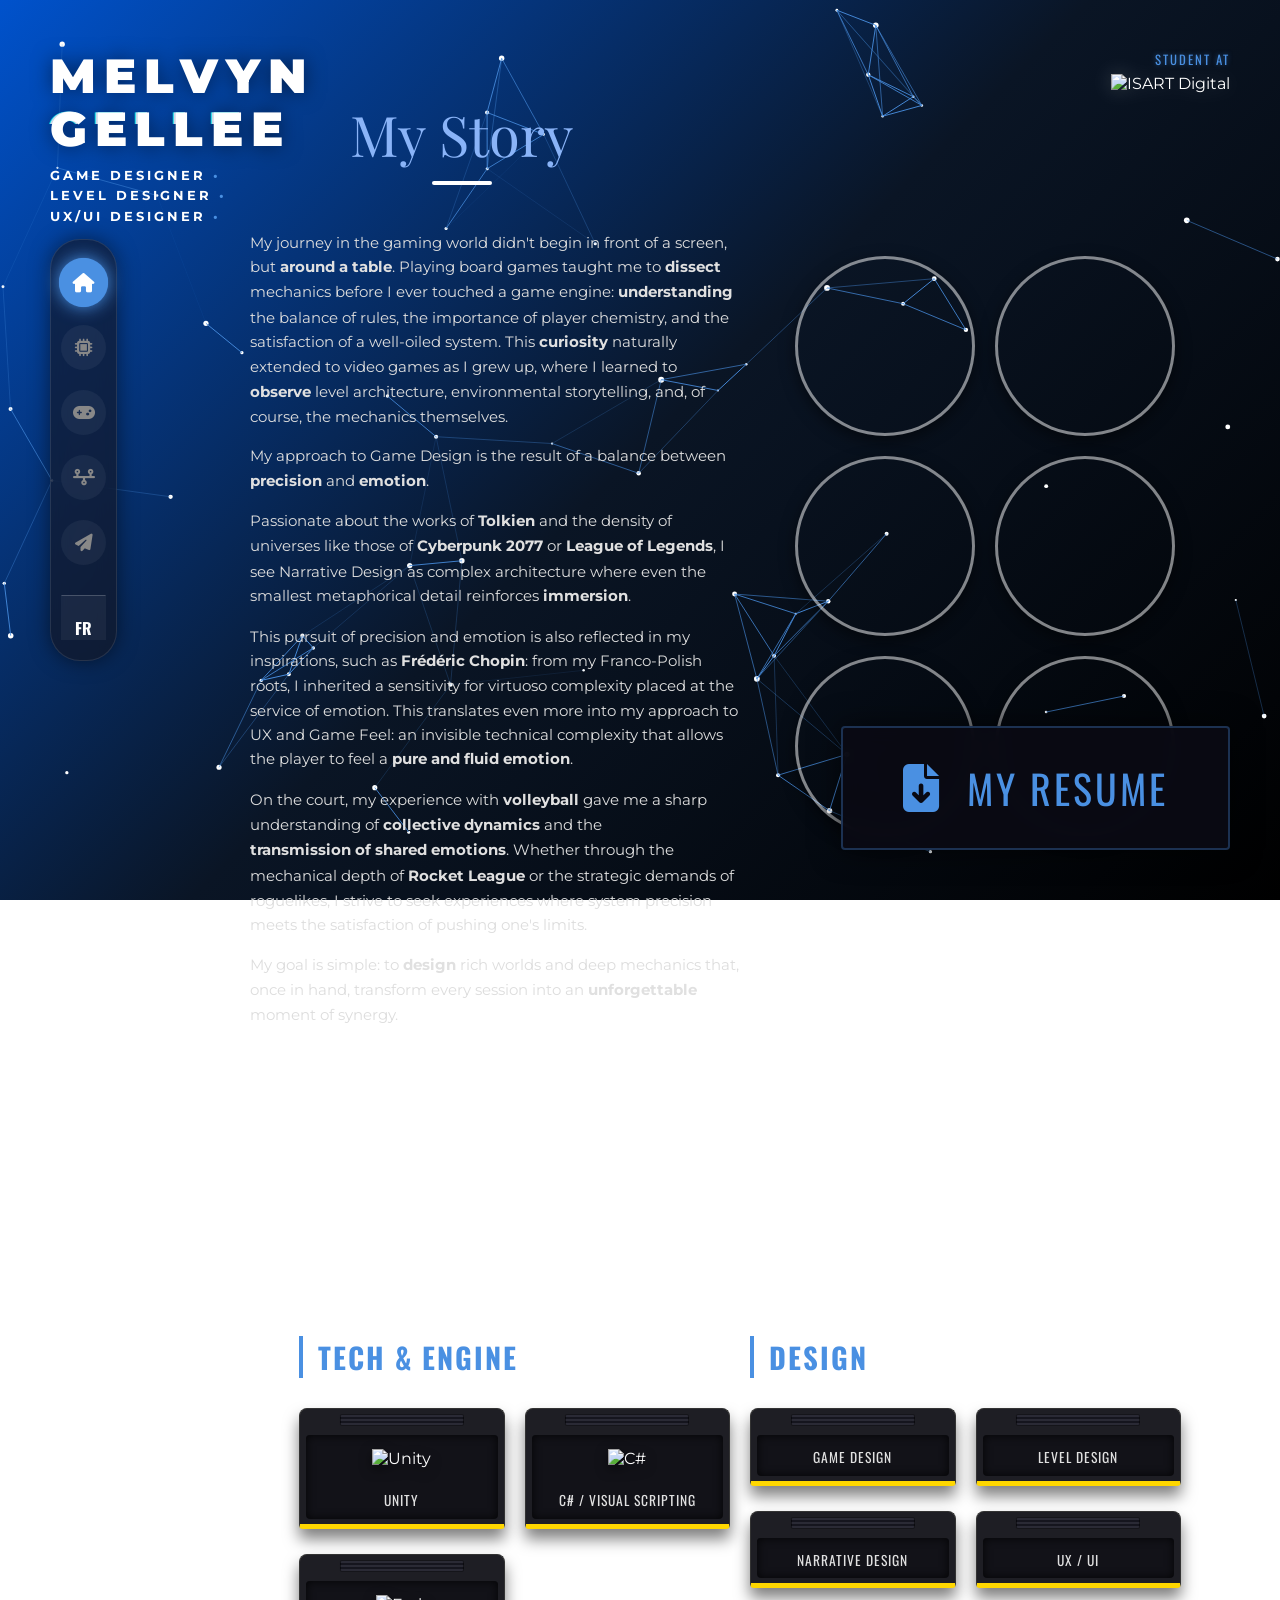
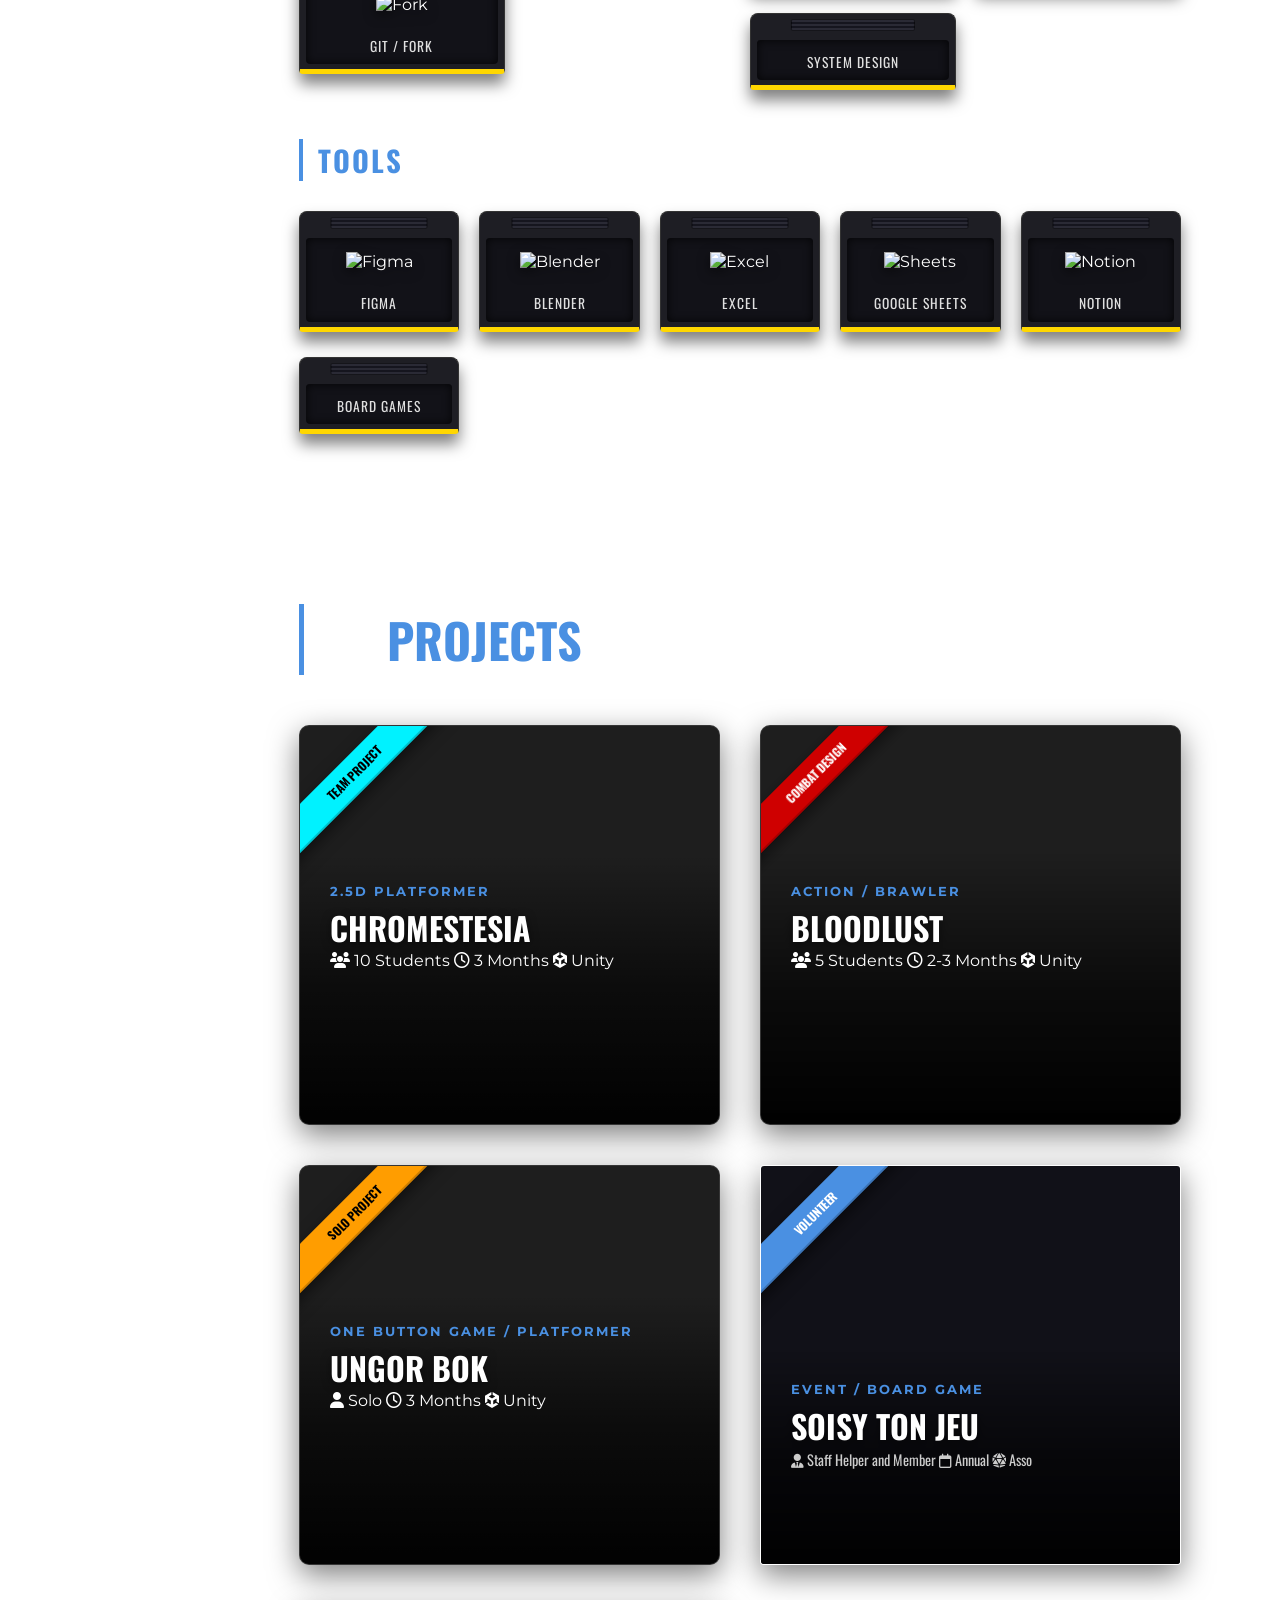
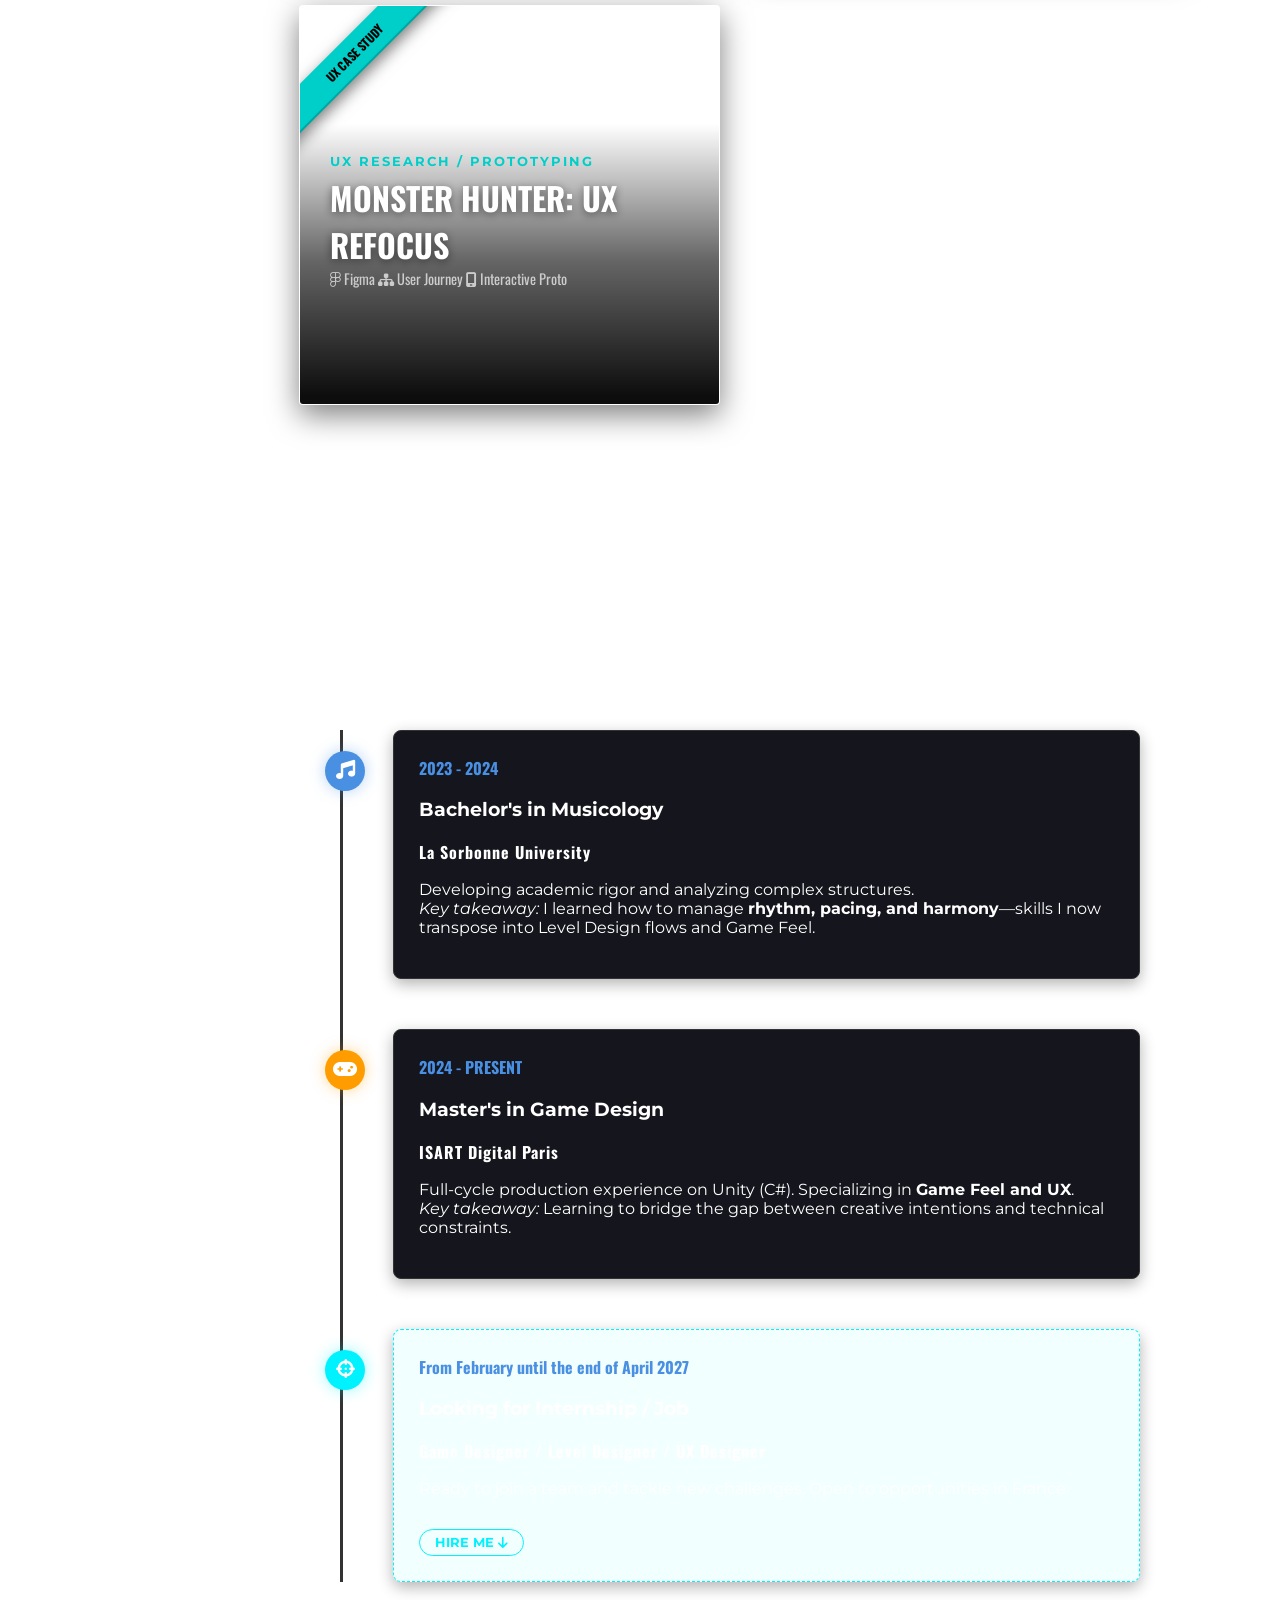
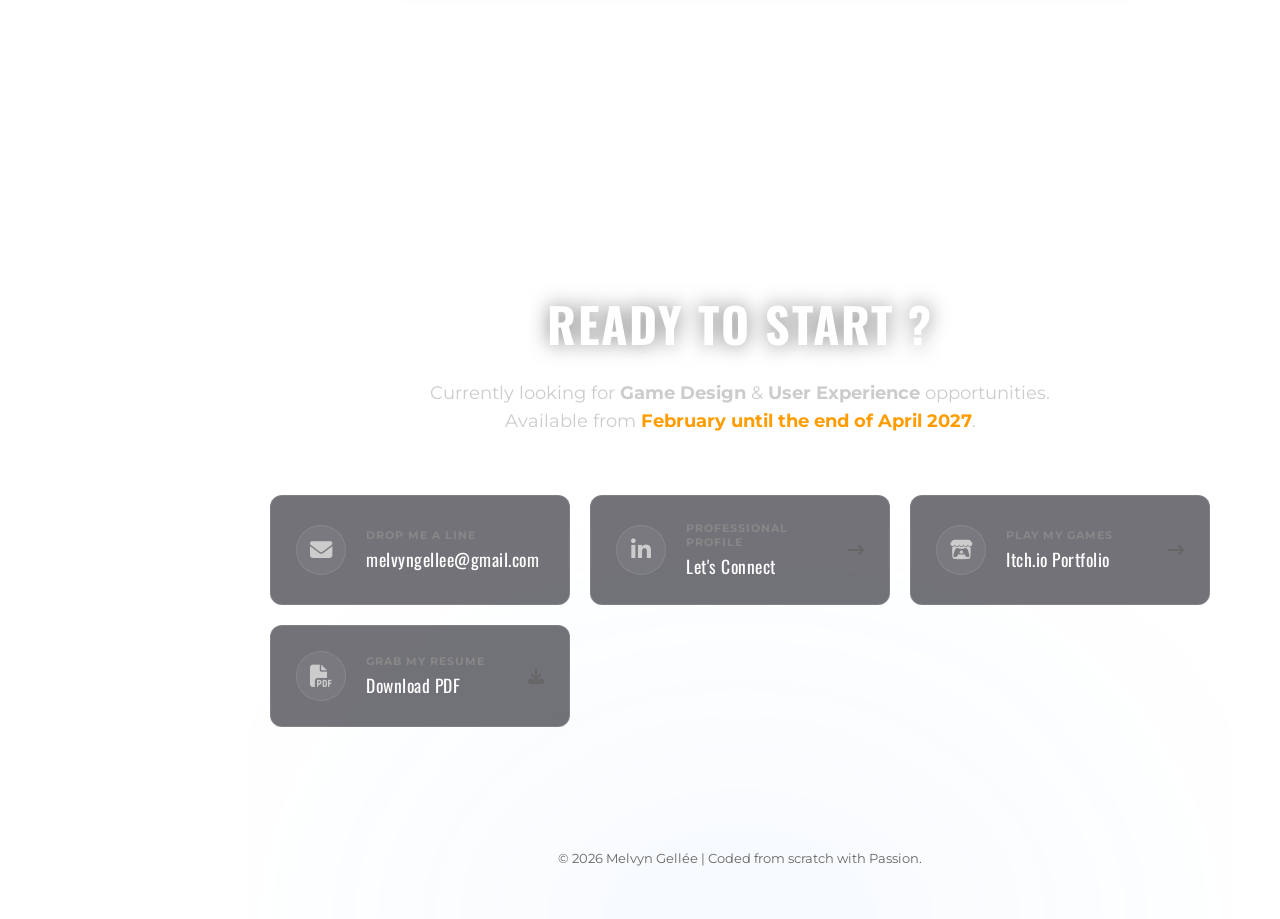
==== index.html @ d81e9090 "Add files via upload" ====
<!DOCTYPE html>
<html lang="fr">
<head>
    <meta charset="UTF-8">
    <meta name="viewport" content="width=device-width, initial-scale=1.0">
    
    <title>Melvyn Gellée | Game & Level Designer Portfolio</title>
    <meta name="description" content="Portfolio of Melvyn Gellée, Game Designer & Level Designer specialized in Game Feel, System Design and Unity. Discover my projects like Chromesthesia, Bloodlust and Ungor Bok.">
    <meta name="author" content="Melvyn Gellée">
    <meta name="keywords" content="Game Design, Level Design, Portfolio, Unity, C#, Melvyn Gellée, ISART Digital">

    <meta property="og:type" content="website">
    <meta property="og:url" content="https://ton-site-portfolio.com/"> 
    <meta property="og:title" content="Melvyn Gellée | Game Designer Portfolio">
    <meta property="og:description" content="Discover my projects focused on Game Feel, visceral combat design, and precise mechanics. Built with Passion & Unity.">
    <meta property="og:image" content="assets/portfolio_preview.jpg"> 
    <meta name="twitter:card" content="summary_large_image">
    <meta name="twitter:title" content="Melvyn Gellée | Game Designer">
    <meta name="twitter:description" content="Check out my Game Design portfolio.">
    <meta name="twitter:image" content="assets/portfolio_preview.jpg">

    <link rel="icon" type="image/png" href="assets/favicon-96x96.png" sizes="96x96" />
    <link rel="icon" type="image/svg+xml" href="assets/favicon.svg" />
    <link rel="shortcut icon" href="assets/favicon.ico" />
    <link rel="apple-touch-icon" sizes="180x180" href="assets/apple-touch-icon.png" />
    <meta name="apple-mobile-web-app-title" content="Melvyn Gellée" />
    <link rel="manifest" href="assets/site.webmanifest" />

    <link rel="stylesheet" href="style.css">
    <link href="https://fonts.googleapis.com/css2?family=Montserrat:wght@300;400;700;900&family=Oswald:wght@400;700&family=Playfair+Display:ital,wght@0,400;1,400&display=swap" rel="stylesheet">
    <link rel="stylesheet" href="https://cdnjs.cloudflare.com/ajax/libs/font-awesome/6.4.0/css/all.min.css">
    <link rel="stylesheet" type='text/css' href="https://cdn.jsdelivr.net/gh/devicons/devicon@latest/devicon.min.css" />
</head>
<body>
    <canvas id="particle-canvas"></canvas>

    <nav class="hud-nav">
        <a href="#accueil" class="hud-link active" data-tooltip="Home">
            <i class="fa-solid fa-house"></i>
        </a>
        <a href="#competences" class="hud-link" data-tooltip="Skills">
            <i class="fa-solid fa-microchip"></i>
        </a>
        <a href="#projets" class="hud-link" data-tooltip="Projects">
            <i class="fa-solid fa-gamepad"></i>
        </a>
        <a href="#parcours" class="hud-link" data-tooltip="Background">
            <i class="fa-solid fa-timeline"></i>
        </a>
        <a href="#contact" class="hud-link" data-tooltip="Contact">
            <i class="fa-solid fa-paper-plane"></i>
        </a>
<a href="index_fr.html" class="hud-link" data-tooltip="Français" style="border-top: 1px solid rgba(255,255,255,0.2); padding-top: 20px; margin-top: 10px; border-radius: 0;">
            <span style="font-family: 'Oswald', sans-serif; font-weight: bold; font-size: 1rem; color: #fff;">FR</span>
        </a>
    </nav>

    <aside class="sidebar">
        <div class="logo-area">
            <h1>MELVYN<br>GELLEE</h1>
            <div class="sub-logo">
                GAME DESIGNER <span class="dot">•</span> LEVEL DESIGNER <span class="dot">•</span> UX/UI DESIGNER <span class="dot">•</span>
            </div>
        </div>
    </aside>

    <div class="school-badge">
        <span class="student-label">STUDENT AT</span>
        <img src="assets/isart.png" alt="ISART Digital" class="school-logo">
    </div>

    <main>
        <section id="accueil" class="section-bio">
            <div class="bio-content">
                <h2 class="title-decor">My Story</h2>
                <div class="bio-text">
                    <p>My journey in the gaming world didn't begin in front of a screen, but <strong class="shootable" data-target="c6">around a table</strong>. Playing board games taught me to <strong>dissect</strong> mechanics before I ever touched a game engine: <strong>understanding</strong> the balance of rules, the importance of player chemistry, and the satisfaction of a well-oiled system. This <strong>curiosity</strong> naturally extended to video games as I grew up, where I learned to <strong>observe</strong> level architecture, environmental storytelling, and, of course, the mechanics themselves.</p>
                    <p>My approach to Game Design is the result of a balance between <strong>precision</strong> and <strong>emotion</strong>.</p>
                    <p>Passionate about the works of <strong class="shootable" data-target="c2">Tolkien</strong> and the density of universes like those of <strong>Cyberpunk 2077</strong> or <strong class="shootable" data-target="c5">League of Legends</strong>, I see Narrative Design as complex architecture where even the smallest metaphorical detail reinforces <strong>immersion</strong>.</p>
                    <p>This pursuit of precision and emotion is also reflected in my inspirations, such as <strong class="shootable" data-target="c4">Frédéric Chopin</strong>: from my Franco-Polish roots, I inherited a sensitivity for virtuoso complexity placed at the service of emotion. This translates even more into my approach to UX and Game Feel: an invisible technical complexity that allows the player to feel a <strong>pure and fluid emotion</strong>.</p>
                    <p>On the court, my experience with <strong class="shootable" data-target="c3">volleyball</strong> gave me a sharp understanding of <strong>collective dynamics</strong> and the <strong>transmission of shared emotions</strong>. Whether through the mechanical depth of <strong class="shootable" data-target="c1">Rocket League</strong> or the strategic demands of roguelikes, I strive to seek experiences where system precision meets the satisfaction of pushing one's limits.</p>
                    <p>My goal is simple: to <strong>design</strong> rich worlds and deep mechanics that, once in hand, transform every session into an <strong>unforgettable</strong> moment of synergy.</p>
                </div>
                
                <button id="bio-toggle-btn" class="btn-read-more">
                    READ MORE <i class="fa-solid fa-chevron-down"></i>
                </button>
            </div>
            
            <div class="bio-images">
                <div class="circle c1" data-title="Rocket League : Precision and Complexity"></div> 
                <div class="circle c2" data-title=" J.R.R Tolkien : Narrative Architecture"></div>
                <div class="circle c3" data-title="Volley-Ball : Team Spirit" ></div>
                <div class="circle c4" data-title="F. Chopin : Emotional and Artistic Sensitivity"></div>
                <div class="circle c5" data-title="League of Legends : Diversity"></div>
                <div class="circle c6" data-title=" My father's board game association : Where it all began"></div>
            </div>
        </section>

        <section id="competences" class="section-skills">
            <div class="section-header">
                <span class="big-number">01</span>
                <h2>SKILLS</h2>
            </div>
            <div class="skills-container">

                <div class="skill-category">
                    <h3>TECH & ENGINE</h3>
                    <div class="skill-grid">
                        <div class="skill-card">
                            <img src="assets/unity.png" alt="Unity" class="skill-icon">
                            <span>Unity</span> 
                        </div>
                        <div class="skill-card">
                            <img src="assets/csharp.png" alt="C#" class="skill-icon">
                            <span>C# / Visual Scripting</span>
                        </div>
                        <div class="skill-card">
                            <img src="assets/fork.png" alt="Fork" class="skill-icon">
                            <span>Git / Fork</span>
                        </div>
                    </div>
                </div>

                <div class="skill-category">
                    <h3>DESIGN</h3>
                    <div class="skill-grid">
                        <div class="skill-card"><span>Game Design</span></div>
                        <div class="skill-card"><span>Level Design</span></div>
                        <div class="skill-card"><span>Narrative Design</span></div>
                        <div class="skill-card"><span>UX / UI</span></div>
                        <div class="skill-card"><span>System Design</span></div>
                    </div>
                </div>

                <div class="skill-category">
                    <h3>TOOLS</h3>
                    <div class="skill-grid">
                        <div class="skill-card">
                            <img src="assets/figma.png" alt="Figma" class="skill-icon">
                            <span>Figma</span>
                        </div>
                        <div class="skill-card">
                            <img src="assets/blender.png" alt="Blender" class="skill-icon">
                            <span>Blender</span>
                        </div>
                        <div class="skill-card">
                            <img src="assets/excel.png" alt="Excel" class="skill-icon">
                            <span>Excel</span>
                        </div>
                        <div class="skill-card">
                            <img src="assets/sheets.png" alt="Sheets" class="skill-icon">
                            <span>Google Sheets</span>
                        </div>
                        <div class="skill-card">
                            <img src="assets/notion.png" alt="Notion" class="skill-icon">
                            <span>Notion</span>
                        </div>
                        <div class="skill-card">
                            <span>Board Games</span>
                        </div>
                    </div>
                </div>

            </div>
        </section>

        <section id="projets" class="projects-section">
            <h2 class="section-title">02 <span class="highlight">PROJECTS</span></h2>
            
<div class="projects-grid">

                <div class="project-card video-trigger" data-video="assets/chrome_trailer.mp4">
                    <div class="wip-ribbon" style="background: #00f2ff; color: #000;">TEAM PROJECT</div>
                    <div class="project-bg" style="background-image: url('assets/Glados_Chromestesia_Logo.png');"></div>
                    <video class="project-video-bg" loop muted preload="none" playsinline>
                        <source src="assets/chrome_trailer.mp4" type="video/mp4">
                    </video>
                    
                    <div class="project-content">
                        <span class="project-type"> 2.5D PLATFORMER</span>
                        <h3>CHROMESTESIA</h3>
                        <div class="project-meta">
                            <span><i class="fa-solid fa-users"></i> 10 Students</span>
                            <span><i class="fa-regular fa-clock"></i> 3 Months</span>
                            <span><i class="fa-brands fa-unity"></i> Unity</span>
                        </div>
                        <div class="project-details">
                            <p>A 2.5D Platformer based on a sound and color switch mechanic</p>
                            <div class="project-tags">
                                <span>LEVEL DESIGN</span>
                                <span>GAME DESIGN</span>
                                <span>C#</span>
                                <span>Fmod</span>
                                <span>Unity</span>
                            </div>
                            <div class="action-buttons">
                                <button class="btn-play">TRAILER <i class="fa-solid fa-play"></i></button>
                                <button class="btn-details-trigger" data-modal="modal-glados">
                                    <i class="fa-solid fa-folder-open"></i> MORE DETAILS
                                </button>
                            </div>
                        </div>
                    </div> 
                </div>

                <div class="project-card video-trigger" data-video="assets/bloodlust_trailer.mp4">
                    <div class="wip-ribbon" style="background: #cf0000; color: #fff;">COMBAT DESIGN</div>
                    <div class="project-bg" style="background-image: url('assets/bloodlust.png');"></div>
                    <video class="project-video-bg" loop muted preload="none" playsinline>
                        <source src="assets/bloodlust_trailer.mp4" type="video/mp4">
                    </video>
                    <div class="project-content">
                        <span class="project-type">ACTION / BRAWLER</span>
                        <h3>BLOODLUST</h3>
                        <div class="project-meta">
                            <span><i class="fa-solid fa-users"></i> 5 Students</span>
                            <span><i class="fa-regular fa-clock"></i> 2-3 Months</span>
                            <span><i class="fa-brands fa-unity"></i> Unity</span>
                        </div>
                        <div class="project-details">
                            <p>A visceral action game focused on "game feel" and the impact of blows.</p>
                            <div class="project-tags">
                                <span>COMBAT DESIGN</span>
                                <span>GAME FEEL</span>
                                <span>JUICE</span>
                                <span>LEVEL DESIGN</span>
                            </div>
                            <div class="action-buttons">
                                <button class="btn-play">TRAILER <i class="fa-solid fa-play"></i></button>
                                <button class="btn-details-trigger" data-modal="modal-bloodlust">
                                    <i class="fa-solid fa-folder-open"></i> MORE DETAILS
                                </button>
                            </div>
                        </div>
                    </div>
                </div>

                <div class="project-card video-trigger" data-video="assets/ungor_trailer.mp4">
                    <div class="wip-ribbon" style="background: #ff9d00; color: #000;">SOLO PROJECT</div>
                    <div class="project-bg" style="background-image: url('assets/ungor_bok.jpg');"></div>
                    <video class="project-video-bg" loop muted preload="none" playsinline>
                        <source src="assets/ungor_trailer.mp4" type="video/mp4">
                    </video>
                    <div class="project-content">
                        <span class="project-type">ONE BUTTON GAME / PLATFORMER</span>
                        <h3>UNGOR BOK</h3>
                        <div class="project-meta">
                            <span><i class="fa-solid fa-user"></i> Solo</span>
                            <span><i class="fa-regular fa-clock"></i> 3 Months</span>
                            <span><i class="fa-brands fa-unity"></i> Unity</span>
                        </div>
                        <div class="project-details">
                            <p>Platformer One Button Game based on a grappling hook mechanic.</p>
                            <div class="project-tags">
                                <span>GAME DESIGN</span>
                                <span>LEVEL DESIGN</span>
                                <span>C#</span>
                                <span>3C</span>
                                <span>GAME FEEL</span>
                            </div>
                            <div class="action-buttons">
                                <button class="btn-play">TRAILER <i class="fa-solid fa-play"></i></button>
                                <button class="btn-details-trigger" data-modal="modal-ungor">
                                    <i class="fa-solid fa-folder-open"></i>MORE DETAILS
                                </button>
                            </div>
                        </div>
                    </div>
                </div>

                <div class="project-card btn-details-trigger" data-modal="modal-soisy">
                    <div class="wip-ribbon" style="background: #4a90e2; color: #fff;">VOLUNTEER</div>
                    <div class="project-bg" style="background-image: url('assets/stj.png'); background-size: contain; background-color: #15151e;"></div>
                    <div class="project-content">
                        <span class="project-type">EVENT / BOARD GAME</span>
                        <h3>SOISY TON JEU</h3>
                        <div class="project-meta">
                            <span><i class="fa-solid fa-user-tie"></i> Staff Helper and Member</span>
                            <span><i class="fa-regular fa-calendar"></i> Annual</span>
                            <span><i class="fa-solid fa-dice-d20"></i> Asso</span>
                        </div>
                        <div class="project-details">
                            <p>Helping the organization of regular events.</p>
                            <div class="project-tags">
                                <span>EVENT</span>
                                <span>BOARD GAME</span>
                                <span>COMMUNITY</span>
                            </div>
                            <button class="btn-play">
                                DISCOVER <i class="fa-solid fa-folder-open"></i>
                            </button>
                        </div>
                    </div>
                </div>

                <div class="project-card btn-details-trigger" data-modal="modal-mh">
                    <div class="wip-ribbon" style="background: #00cec9; color: #000;">UX CASE STUDY</div>
                    <div class="project-bg" style="background-image: url('assets/mh.jpg'); filter: brightness(0.6);"></div>
                    <div class="project-content">
                        <span class="project-type" style="color: #00cec9;">UX RESEARCH / PROTOTYPING</span>
                        <h3>MONSTER HUNTER: UX REFOCUS</h3>
                        <div class="project-meta">
                            <span><i class="fa-brands fa-figma"></i> Figma</span>
                            <span><i class="fa-solid fa-sitemap"></i> User Journey</span>
                            <span><i class="fa-solid fa-mobile-screen"></i> Interactive Proto</span>
                        </div>
                        <div class="project-details">
                            <p>Complete redesign of a dense interface to reduce cognitive load, culminating in an interactive prototype.</p>
                            <div class="project-tags">
                                <span>UX RESEARCH</span>
                                <span>INFORMATION ARCHITECTURE</span>
                                <span>PROTOTYPING</span>
                            </div>
                            <button class="btn-play" style="border-bottom-color: #00cec9;">
                                READ CASE STUDY <i class="fa-solid fa-microscope"></i>
                            </button>
                        </div>
                    </div>
                </div>

            </div>
        </section>

        <section id="parcours" class="section-timeline">
            <div class="section-header">
                <span class="big-number">03</span>
                <h2>MY BACKGROUND</h2>
            </div>
            
            <div class="timeline">
                <div class="timeline-progress-bar" id="xp-bar"></div>
                <div class="timeline-block">
                    <div class="timeline-icon sorbonne-icon">
                        <i class="fa-solid fa-music"></i>
                    </div>
                    <div class="date">2023 - 2024</div>
                    <h3>Bachelor's in Musicology</h3>
                    <span class="institution">La Sorbonne University</span>
                    <p>
                        Developing academic rigor and analyzing complex structures. 
                        <br><em>Key takeaway:</em> I learned how to manage <strong>rhythm, pacing, and harmony</strong>—skills I now transpose into Level Design flows and Game Feel.
                    </p>
                </div>

                <div class="timeline-block">
                    <div class="timeline-icon isart-icon">
                        <i class="fa-solid fa-gamepad"></i>
                    </div>
                    <div class="date">2024 - PRESENT</div>
                    <h3>Master's in Game Design</h3>
                    <span class="institution">ISART Digital Paris</span>
                    <p>
                        Full-cycle production experience on Unity (C#). Specializing in <strong>Game Feel and UX</strong>.
                        <br><em>Key takeaway:</em> Learning to bridge the gap between creative intentions and technical constraints.
                    </p>
                </div>

                <div class="timeline-block future-block">
                    <div class="timeline-icon future-icon">
                        <i class="fa-solid fa-crosshairs"></i>
                    </div>
                    <div class="date">From February until the end of April 2027</div>
                    <h3>Looking for Internship / Job</h3>
                    <span class="institution">Game Designer / Level Designer / UX Designer</span>
                    <p>
                        Ready to join a team and tackle new challenges. Open to opportunities in France.
                    </p>
                    <a href="#contact" class="timeline-cta">HIRE ME <i class="fa-solid fa-arrow-down"></i></a>
                </div>

            </div>
        </section>

        <footer id="contact">
            <div class="footer-container">
                <div class="contact-header">
                    <span class="big-number">04</span>
                    <h2>READY TO START ?</h2>
                    <p class="subtitle">
                        Currently looking for <strong>Game Design</strong> & <strong>User Experience</strong> opportunities.
                        <br>Available from <span class="highlight-text">February until the end of April 2027</span>.
                    </p>
                </div>

                <div class="contact-hub">
                    <div class="hub-card email-card" onclick="copyEmail()">
                        <div class="icon-box">
                            <i class="fa-solid fa-envelope"></i>
                        </div>
                        <div class="card-info">
                            <span class="label">DROP ME A LINE</span>
                            <span class="value">melvyngellee@gmail.com</span>
                        </div>
                        <div class="copy-feedback" id="copy-msg">COPIED! <i class="fa-solid fa-check"></i></div>
                    </div>

                    <a href="https://www.linkedin.com/in/melvyn-gellée-7b75701bb/" target="_blank" class="hub-card linkedin-card">
                        <div class="icon-box">
                            <i class="fa-brands fa-linkedin-in"></i>
                        </div>
                        <div class="card-info">
                            <span class="label">PROFESSIONAL PROFILE</span>
                            <span class="value">Let's Connect</span>
                        </div>
                        <i class="fa-solid fa-arrow-right-long arrow-icon"></i>
                    </a>

                    <a href="https://melvyng.itch.io" target="_blank" class="hub-card itch-card">
                        <div class="icon-box">
                            <i class="fa-brands fa-itch-io"></i>
                        </div>
                        <div class="card-info">
                            <span class="label">PLAY MY GAMES</span>
                            <span class="value">Itch.io Portfolio</span>
                        </div>
                        <i class="fa-solid fa-arrow-right-long arrow-icon"></i>
                    </a>

                    <a href="#" class="hub-card resume-card cv-trigger-link">
                        <div class="icon-box">
                            <i class="fa-solid fa-file-pdf"></i>
                        </div>
                        <div class="card-info">
                            <span class="label">GRAB MY RESUME</span>
                            <span class="value">Download PDF</span>
                        </div>
                        <i class="fa-solid fa-download arrow-icon"></i>
                    </a>
                </div>

                <div class="footer-bottom">
                    <p>© 2026 Melvyn Gellée | Coded from scratch with Passion.</p>
                </div>
            </div>
        </footer>
    </main>

    <a href="#" id="btn-cv-open" class="hud-cv-btn">
        <span></span>
        <span></span>
        <span></span>
        <span></span>
        <i class="fa-solid fa-file-arrow-down"></i>
        <div class="text-cv">MY RESUME</div>
    </a>

    <div id="video-modal" class="modal-overlay" style="z-index: 30000 !important;">
        <div class="modal-content">
            <span class="close-modal">&times;</span> 
            <video controls id="full-screen-video">
                <source src="" type="video/mp4">
                Votre navigateur ne supporte pas la vidéo.
            </video>
        </div>
    </div>

    <div id="modal-glados" class="project-modal">
        <div class="modal-container">
            <span class="close-details">&times;</span>
            <div class="modal-header">
                <h2>CHROMESTESIA</h2>
                <span class="modal-subtitle">2.5D PLATFORMER</span>
            </div>
            <div class="modal-scroll-content">
                <div class="modal-intro-header">
                    <p class="story-text" style="text-align: center; font-size: 1.2rem; color: #fff;">
                        <em>"How to align 10 brains on an invisible mechanic?"</em>
                    </p>
                    <div class="modal-tags-bar">
                        <span><i class="fa-solid fa-users"></i> Team of 10</span>
                        <span><i class="fa-solid fa-clock"></i> 3 Months</span>
                        <span><i class="fa-brands fa-unity"></i> Unity & Fmod</span>
                    </div>
                </div>
                <div class="modal-split-layout">
                    <div class="story-column">
                        <h3 class="story-chapter-title" style="margin-top: 0;">00. Context & Origins</h3>
                        <div class="story-text">
                            <p>Chromesthesia represents a significant milestone in my academic journey as an <strong>end-of-year project</strong> that brought together <strong>three distinct curriculums</strong> for the first time.</p>
                        </div>
                        <h3 class="story-chapter-title">01. The Challenge: A Silent Mechanic</h3>
                        <div class="story-text">
                            <p>The game is a puzzle-platformer regarding <strong>perception</strong>. The player manipulates sound frequencies to make platforms appear. The core challenge was communication: how do we make sound (invisible) a tangible gameplay element for the player?</p>
                            <p>Working with 6 Game Designers and 2 Sound Designers, my role shifted from pure design to <strong>technical mediation</strong>. We had ideas, but implementing them required a rigorous bridge between creative intent and the engine.</p>
                        </div>
                        <a href="assets/docs/chromesthesia/pitch_deck.pdf" target="_blank" class="doc-card-inline">
                            <div class="doc-info">
                                <h4>THE INITIAL VISION (PITCH DECK)</h4>
                                <p>Discover how we sold the concept of "Sound as Matter".</p>
                            </div>
                            <div class="doc-icon"><i class="fa-solid fa-file-pdf"></i></div>
                        </a>
                        <h3 class="story-chapter-title">02. Rational Level Design</h3>
                        <div class="story-text">
                            <p>One of the hurdles was visualizing the flow. Alongside my peers, I helped define the "LD Bricks" distribution. To support this, we used data to verify our intuition, mapping out gameplay ingredients across the game's progression.</p>
                        </div>
                        <div class="comparison-slider">
                            <div class="c-image-wrapper">
                                <img src="assets/docs/chromesthesia/screen_3.jpg" alt="Unity Version">
                                <span class="c-label after">UNITY</span>
                            </div>
                            <div class="c-image-wrapper overlay-image">
                                <img src="assets/docs/chromesthesia/ld_process_miro.png" alt="Miro Plan">
                                <span class="c-label before">MIRO</span>
                            </div>
                            <input type="range" min="0" max="100" value="50" class="c-slider" id="sliderInput">
                            <div class="c-slider-line"><div class="c-slider-button"><i class="fa-solid fa-left-right"></i></div></div>
                        </div>
                        <a href="assets/docs/chromesthesia/ld_elements.xlsx" download class="doc-card-inline">
                            <div class="doc-info">
                                <h4>GAMEPLAY BRICKS DISTRIBUTION (EXCEL)</h4>
                                <p>Download the matrix used to pace the gameplay ingredients.</p>
                            </div>
                            <div class="doc-icon"><i class="fa-solid fa-file-excel"></i></div>
                        </a>
                        <h3 class="story-chapter-title">03. What I learned</h3>
                        <div class="story-text">
                            <p>This project taught me that <strong>documentation is a design tool</strong>. By keeping our data structured, we allowed Sound Designers and Level Designers to speak the same language.</p>
                        </div>
                        <div style="background: rgba(255, 255, 255, 0.05); padding: 20px; border-radius: 8px; margin-top: 40px; border: 1px dashed #555;">
                            <h4 style="margin-top: 0; color: var(--accent-blue); font-family: var(--font-head); font-size: 1rem;">📁 PROJECT ARCHIVES & DOCS</h4>
                            <div style="display: grid; grid-template-columns: 1fr; gap: 10px; margin-top: 15px;">
                                <a href="assets/docs/chromesthesia/concept_doc.pdf" target="_blank" class="dl-btn"><i class="fa-solid fa-file-pdf"></i> Concept Doc</a>
                                <a href="assets/docs/chromesthesia/ld_elements.xlsx" download class="dl-btn"><i class="fa-solid fa-table"></i> Gameplay Bricks (Excel)</a>
                            </div>
                        </div>
                    </div>
                    <div class="visual-column">
                        <div class="sticky-video-container">
                            <video controls autoplay muted loop playsinline poster="assets/Glados_Chromestesia_Logo.png">
                                <source src="assets/docs/chromesthesia/chrome_walkthrough.mp4" type="video/mp4">
                                Your browser does not support the video tag.
                            </video>
                            <p class="sticky-video-label">Gameplay Walkthrough</p>
                        </div>
                    </div>
                </div>
                <h3 class="story-chapter-title" style="text-align: center; margin-top: 60px;">04. FINAL RESULT</h3>
                <div class="modal-gallery-grid">
                    <img src="assets/docs/chromesthesia/screen_1.jpg" alt="Gameplay Action">
                    <img src="assets/docs/chromesthesia/screen_2.jpg" alt="Gameplay Action">
                    <img src="assets/docs/chromesthesia/screen_3.jpg" alt="Gameplay Puzzle">
                    <img src="assets/docs/chromesthesia/screen_4.jpg" alt="Level Art">
                    <img src="assets/docs/chromesthesia/screen_7.png" alt="Atmosphere">
                </div>
            </div>
        </div>
    </div>

    <div id="modal-bloodlust" class="project-modal">
        <div class="modal-container">
            <span class="close-details">&times;</span>
            <div class="modal-header">
                <h2>BLOODLUST</h2>
                <span class="modal-subtitle">VISCERAL ACTION BRAWLER</span>
            </div>
            <div class="modal-scroll-content">
                <div class="modal-intro-header">
                    <p class="story-text" style="text-align: center; font-size: 1.2rem; color: #fff;">
                        <em>"Making the player feel every hit through Code and Sound."</em>
                    </p>
                    <div class="modal-tags-bar">
                        <span><i class="fa-solid fa-users"></i> Team of 5</span>
                        <span><i class="fa-solid fa-gamepad"></i> Combat Design</span>
                        <span><i class="fa-solid fa-bolt"></i> Game Feel</span>
                    </div>
                </div>
                <div class="modal-split-layout">
                    <div class="story-column">
                        <h3 class="story-chapter-title" style="margin-top: 0;">01. The Goal: "Juice" above all</h3>
                        <div class="story-text">
                            <p>Bloodlust had one simple premise: pure, unadulterated violence. But "violence" in games is about <strong>timing</strong> and <strong>feedback</strong>.</p>
                            <p>As the Lead Sound Designer and Combat Designer, my obsession was the "Game Feel". I didn't want the player to just <em>see</em> the attack; I wanted them to <em>feel</em> the impact.</p>
                        </div>
                        <a href="assets/docs/bloodlust/gamefeel_doc.pdf" target="_blank" class="doc-card-inline">
                            <div class="doc-info">
                                <h4>DEFINING "THE CRUNCH" (DOC)</h4>
                                <p>My analysis on Hitstop, Screen Shake, and Audio Feedback.</p>
                            </div>
                            <div class="doc-icon"><i class="fa-solid fa-hand-fist"></i></div>
                        </a>
                        <h3 class="story-chapter-title">02. Audio Design & Integration</h3>
                        <div class="story-text">
                            <p>In a beat 'em up, hearing the exact same punch sound a thousand times causes listener fatigue. My role was to curate specific sounds that matched the gameplay utility (hit validation, finishers) and ensure their coherence with the visual impact.</p>
                            <p><strong>Implementation:</strong> Using <strong>Visual Scripting</strong>, I integrated these assets directly into the engine. I created logic graphs to randomize pitch and volume on every hit, ensuring variety and organic feedback without needing hundreds of different sound files.</p>
                        </div>
                        <div class="code-viewer-container">
                            <div class="code-header">
                                <span class="file-name">Audio_Impact_Logic.graph</span>
                                <span class="lang-badge" style="background: #9b59b6; color: white;">Visual Scripting</span>
                            </div>
                            <div class="code-content-wrapper" style="padding: 15px; color: #aaa; font-family: monospace; font-size: 0.85rem;">
                                [Event: OnEnemyHit] <br>
                                &nbsp;&nbsp;└──> [Random Range (0.9, 1.1)] ──> [Set Pitch]<br>
                                &nbsp;&nbsp;└──> [Random Range (0.8, 1.0)] ──> [Set Volume]<br>
                                &nbsp;&nbsp;└──> [Play OneShot: Impact_Heavy]
                            </div>
                        </div>
                        <h3 class="story-chapter-title">03. Organizing Chaos</h3>
                        <div class="story-text">
                            <p>I also managed the System Design for enemy waves. Using Excel, I balanced HP, damage, and spawn rates to create a flow state.</p>
                        </div>
                        <a href="assets/docs/bloodlust/ennemies.xlsx" download class="doc-card-inline">
                            <div class="doc-info">
                                <h4>THE BALANCING ACT (EXCEL)</h4>
                                <p>Full breakdown of enemy AI behaviors and stats.</p>
                            </div>
                            <div class="doc-icon"><i class="fa-solid fa-skull"></i></div>
                        </a>
                        <div style="background: rgba(100, 0, 0, 0.1); padding: 20px; border-radius: 8px; margin-top: 40px; border: 1px dashed #8a0000;">
                            <h4 style="margin-top: 0; color: #cf0000; font-family: var(--font-head); font-size: 1rem;">📁 FULL PROJECT ARCHIVES</h4>
                            <div style="display: grid; grid-template-columns: 1fr; gap: 10px; margin-top: 15px;">
                                <a href="assets/docs/bloodlust/gdd.pdf" target="_blank" class="dl-btn"><i class="fa-solid fa-book"></i> GDD</a>
                                <a href="assets/docs/bloodlust/game_concept_v1.pdf" target="_blank" class="dl-btn"><i class="fa-solid fa-lightbulb"></i> Concept V1</a>
                                <a href="assets/docs/bloodlust/sound_and_proglists.xlsx" download class="dl-btn"><i class="fa-solid fa-file-audio"></i> Sound Lists</a>
                                <a href="assets/docs/bloodlust/ennemies.xlsx" download class="dl-btn"><i class="fa-solid fa-skull"></i> Enemy Stats</a>
                                <a href="https://trello.com/invite/b/68e3b88d804d1af459099ed2/ATTIea3887cd99880cda89eef53f3ffd83403107C3F5/brawler-3d-brotherhood" target="_blank" class="dl-btn"><i class="fa-brands fa-trello"></i> Trello</a>
                            </div>
                        </div>
                    </div>
                    <div class="visual-column">
                        <div class="sticky-video-container">
                            <video controls autoplay muted loop playsinline poster="assets/bloodlust.png">
                                <source src="assets/docs/bloodlust/bloodlust_walkthrough.mp4" type="video/mp4">
                                Your browser does not support the video tag.
                            </video>
                            <p class="sticky-video-label">Gameplay Walkthrough</p>
                        </div>
                    </div>
                </div>
                <h3 class="story-chapter-title" style="text-align: center; margin-top: 60px;">04. FINAL RESULT</h3>
                <div class="modal-gallery-grid">
                    <img src="assets/docs/bloodlust/screenshot03.png" alt="Gore Action">
                    <img src="assets/docs/bloodlust/screenshot05.png" alt="Crowd Control">
                    <img src="assets/docs/bloodlust/screenshot01.png" alt="Gameplay 1">
                    <img src="assets/docs/bloodlust/screenshot09.png" alt="Gameplay 9">
                </div>
            </div>
        </div>
    </div>

    <div id="modal-ungor" class="project-modal">
        <div class="modal-container">
            <span class="close-details">&times;</span>
            <div class="modal-header">
                <h2>UNGOR BOK</h2>
                <span class="modal-subtitle">SOLO PROJECT - ONE BUTTON GAME</span>
            </div>
            <div class="modal-scroll-content">
                <div class="modal-intro-header">
                    <p class="story-text" style="text-align: center; font-size: 1.2rem; color: #fff;">
                        <em>"How much depth can you create with a single input?"</em>
                    </p>
                    <div class="modal-tags-bar">
                        <span><i class="fa-solid fa-user"></i> Solo Dev</span>
                        <span><i class="fa-solid fa-code"></i> C# Programming</span>
                        <span><i class="fa-solid fa-puzzle-piece"></i> Constraints</span>
                    </div>
                </div>
                <div class="modal-split-layout">
                    <div class="story-column">
                        <h3 class="story-chapter-title" style="margin-top: 0;">01. The Constraint as a Muse</h3>
                        <div class="story-text">
                            <p>Ungor Bok was born from a strict constraint: <strong>One Button Only</strong>. No directional keys, no jump button. Just SPACE.</p>
                            <p>This forced me to strip Game Design down to its absolute core: Timing. I chose a grappling hook mechanic because it offers momentum and physics-based gameplay that feels rewarding to master.</p>
                        </div>
                        <a href="assets/docs/ungor/one_page_document_concept.pdf" target="_blank" class="doc-card-inline">
                            <div class="doc-info">
                                <h4>THE CONCEPT (ONE PAGE)</h4>
                                <p>Synthesizing a complex physics idea into a simple document.</p>
                            </div>
                            <div class="doc-icon"><i class="fa-solid fa-file-invoice"></i></div>
                        </a>
                        <h3 class="story-chapter-title">02. The UX Problem</h3>
                        <div class="story-text">
                            <p><strong>The Struggle:</strong> Without directional keys, players felt helpless aiming the hook.</p>
                            <p><strong>The Solution:</strong> I coded a rotating arrow around the character (diegetic crosshair). The player doesn't control the direction directly, but they control <em>when</em> to shoot based on the arrow's rotation. It turned frustration into a rhythm game.</p>
                        </div>
                        <h3 class="story-chapter-title">03. Full Autonomy</h3>
                        <div class="story-text">
                            <p>Being a solo developer meant I had to engineer my own ideas. I wrote the state machine for the character physics and the raycast logic for the hook.</p>
                        </div>
                        <div class="code-viewer-container">
                            <div class="code-header">
                                <span class="file-name"><i class="fa-brands fa-unity"></i> Tutorial_GrapplingGun.cs</span>
                                <span class="lang-badge">C#</span>
                            </div>
                            <div class="code-content-wrapper" id="ungor-code-wrapper">
                                <pre><code class="language-csharp">
using System.Collections;
using System.Collections.Generic;
using UnityEngine;

public class Tutorial_GrapplingGun : MonoBehaviour
{
    [Header("Scripts Ref:")]
    public Tutorial_GrapplingRope grappleRope;

    // ... (Code...)
    public void Grapple()
    {
        m_springJoint2D.autoConfigureDistance = false;
        if (!launchToPoint)
        {
            m_springJoint2D.connectedAnchor = grapplePoint;
            m_springJoint2D.enabled = true;
        }
    }
}
                                </code></pre>
                                <div class="code-overlay" id="code-overlay"></div>
                            </div>
                            <button class="btn-see-all-code" id="btn-toggle-code">
                                SEE ALL CODE <i class="fa-solid fa-chevron-down"></i>
                            </button>
                        </div>
                        <div style="margin-top: 40px; text-align: center;">
                            <a href="https://melvyng.itch.io/ungor-bok" target="_blank" class="btn-play" style="display: inline-block; padding: 15px 40px;">
                                TRY THE GAME ON ITCH.IO <i class="fa-brands fa-itch-io"></i>
                            </a>
                        </div>
                    </div>
                    <div class="visual-column">
                        <div class="sticky-video-container">
                            <video controls autoplay muted loop playsinline poster="assets/ungor_bok.jpg">
                                <source src="assets/docs/ungor/ungor_walkthrough.mp4" type="video/mp4">
                                Your browser does not support the video tag.
                            </video>
                            <p class="sticky-video-label">Gameplay Walkthrough</p>
                        </div>
                    </div>
                </div>
                <h3 class="story-chapter-title" style="text-align: center; margin-top: 60px;">04. FINAL RESULT</h3>
                <div class="modal-gallery-grid">
                    <img src="assets/docs/ungor/screen_1.jpg" alt="Grappling Hook Mechanics">
                </div>
            </div>
        </div>
    </div>

    <div id="modal-mh" class="project-modal">
        <div class="modal-container">
            <span class="close-details">&times;</span>
            
            <div class="modal-header">
                <h2>MONSTER HUNTER: UX REFOCUS</h2>
                <span class="modal-subtitle">SOLVING COGNITIVE OVERLOAD IN COMPLEX INTERFACES</span>
            </div>

            <div class="modal-scroll-content">
                
                <div class="modal-intro-header">
                    <p class="story-text" style="text-align: center; font-size: 1.2rem; color: #fff;">
                        <em>"How do you organize massive amounts of data without overwhelming the user?"</em>
                    </p>
                    <div class="modal-tags-bar">
                        <span><i class="fa-brands fa-figma"></i> Figma Workspace</span>
                        <span><i class="fa-solid fa-magnifying-glass-chart"></i> UX Research</span>
                        <span><i class="fa-solid fa-mobile-screen"></i> Interactive Prototyping</span>
                    </div>
                    
                    <div style="text-align: center; margin-top: 25px;">
                        <a href="https://www.figma.com/board/p2ecsPdw0Nsvcc8RyfKGwx/PES?node-id=0-1&t=nz2nZEmIFNTCWgEf-1" target="_blank" class="dl-btn mh-quest-btn">
                            <i class="fa-brands fa-figma"></i> SEE FULL UX RESEARCH BOARD
                        </a>
                    </div>
                </div>

                <div class="modal-split-layout">
                    
                    <div class="story-column">
                        
                        <h3 class="story-chapter-title" style="margin-top: 0;">01. The Context & The Friction</h3>
                        <div class="story-text">
                            <p>Monster Hunter World is a masterpiece of action, but its User Interface is notoriously dense. Players are bombarded with complex navigation trees, nested menus, and a high cognitive load just to perform basic tasks.</p>
                            <p><strong>The Objective:</strong> Treat this game interface like a complex SaaS software. Redesign the Information Architecture to reduce friction, minimizing decision time without sacrificing the depth of data.</p>
                        </div>

                        <h3 class="story-chapter-title">02. Hierarchical Task Analysis & Load</h3>
                        <div class="story-text">
                            <p>To pinpoint the friction, we broke down common player tasks (like upgrading weapons or managing loadouts) using <strong>HTA (Hierarchical Task Analysis)</strong> and mapped the user's emotional journey.</p>
                            <p>A rigorous <strong>Cognitive Load Analysis</strong> revealed critical invisible friction points: hidden sub-menus, redundant confirmations, and visual noise that distracted the eye from primary information.</p>
                        </div>

                        <h3 class="story-chapter-title">03. Heuristic Evaluation</h3>
                        <div class="story-text">
                            <p>We audited the interface against Jakob Nielsen's industry standards. Major violations included:</p>
                            <ul>
                                <li><strong>Error Prevention:</strong> Destructive actions (like overwriting a saved set) were too close to standard validation buttons.</li>
                                <li><strong>Visibility of System Status:</strong> Visual feedback for transferring items or upgrading stats was easily lost in the dense grid layout.</li>
                            </ul>
                        </div>

                        <h3 class="story-chapter-title">04. Solutions & Interactive Prototyping</h3>
                        <div class="story-text">
                            <p>Based on our research, we established new layout grids to compartmentalize information clearly. We moved from low-fidelity wireframes to a <strong>fully interactive prototype</strong>.</p>
                            <p><strong>The Result:</strong> A streamlined "Weapon Upgrade" flow featuring better component hierarchy, unified navigation logic, and satisfying micro-interactions that guide the user naturally without overwhelming them.</p>
                        </div>

                    </div>

                    <div class="visual-column">
                        <div class="sticky-video-container" style="max-height: 75vh; overflow-y: auto;">
                            
                            <img src="assets/mh_figma_macro.jpg" alt="Figma Macro Workspace" style="width: 100%; display: block; margin-bottom: 15px; border-radius: 4px;">
                            <img src="assets/mh_hta.jpg" alt="HTA and Cognitive Load Analysis" style="width: 100%; display: block; margin-bottom: 15px; border-radius: 4px;">
                            <img src="assets/mh_wireframes.jpg" alt="Wireframing and Final Prototype" style="width: 100%; display: block; margin-bottom: 15px; border-radius: 4px;">

                            <div class="video-trigger" data-video="assets/mh_prototype_demo.mp4" onmouseover="this.style.transform='scale(1.02)'" onmouseout="this.style.transform='scale(1)'" style="position: relative; cursor: pointer; border-radius: 4px; overflow: hidden; border: 1px solid var(--mh-gold, #c0a062); transition: transform 0.3s ease;">
                                <img src="assets/mh_wireframes.jpg" alt="Click to play prototype" style="width: 100%; display: block; filter: brightness(0.4);">
                                
                                <div style="position: absolute; top: 50%; left: 50%; transform: translate(-50%, -50%); text-align: center; width: 100%;">
                                    <i class="fa-solid fa-circle-play" style="font-size: 3rem; color: #eacda3; margin-bottom: 10px; text-shadow: 0 0 15px rgba(0,0,0,0.8);"></i>
                                    <p style="color: #fff; font-family: 'Oswald', sans-serif; letter-spacing: 2px; margin: 0; font-size: 1.1rem; text-shadow: 0 0 10px rgba(0,0,0,0.8);">SHOW PROTOTYPE IN ACTION</p>
                                </div>
                            </div>

                            <p class="sticky-video-label" style="margin-top: 10px;">Scroll to see Figma Research ↕</p>
                        </div>
                    </div>

                </div>

            </div>
        </div>
    </div>
    <div id="modal-soisy" class="project-modal">
        <div class="modal-container">
            <span class="close-details">&times;</span>
            <div class="modal-header">
                <h2>SOISY TON JEU</h2>
                <span class="modal-subtitle">EVENT ORGANIZATION & BOARD GAME</span>
            </div>
            <div class="modal-scroll-content">
                <div class="modal-intro-header">
                    <p class="story-text" style="text-align: center;">Staff Helper | Playful Association</p>
                </div>

                <h3 class="story-chapter-title">01. THE PROJECT</h3>
                <div class="story-text">
                    <p>"Soisy Ton Jeu" is an association that organizes game nights several times a month, bringing together enthusiasts and newcomers around board games.</p>
                </div>

                <h3 class="story-chapter-title">02. PEDAGOGY</h3>
                <div class="story-text">
                    <p>My role involves explaining complex rules to a large audience (onboarding) in just a few minutes. It's an excellent exercise for clarity and UX design.</p>
                </div>

                <h3 class="story-chapter-title">03. COMMUNITY MANAGEMENT</h3>
                <div class="story-text">
                    <p>Building a community of players, organizing parties and managing gaming conflicts are integral parts of the experience, strengthening my skills in player psychology.</p>
                </div>
            </div>
        </div>
    </div>

    <div id="cv-choice-modal" class="modal-overlay">
        <div class="cv-modal-box">
            <span class="close-cv-modal">&times;</span>
            <h3>SELECT VERSION</h3>
            <div class="cv-options">
                <a href="assets/CV_Melvyn_GelleeV2.pdf" target="_blank" class="cv-btn-option">
                    <i class="fa-solid fa-flag"></i> FRANÇAIS
                </a>
                
                <a href="assets/CV_MelvynGellee_EN.pdf" target="_blank" class="cv-btn-option">
                    <i class="fa-solid fa-earth-americas"></i> ENGLISH
                </a>
            </div>
        </div>
    </div>

    <script src="app.js"></script>

    <script type="application/ld+json">
    {
      "@context": "http://schema.org",
      "@type": "Person",
      "name": "Melvyn Gellée",
      "jobTitle": "Game Designer & Level Designer",
      "url": "https://ton-site-portfolio.com",
      "sameAs": [
        "https://www.linkedin.com/in/melvyn-gellée-7b75701bb/",
        "https://melvyng.itch.io"
      ],
      "alumniOf": [
        {
          "@type": "CollegeOrUniversity",
          "name": "ISART Digital"
        },
        {
          "@type": "CollegeOrUniversity",
          "name": "Sorbonne Université"
        }
      ],
      "knowsAbout": ["Game Design", "Level Design", "Unity", "C#", "Sound Design", "Game Feel"]
    }
    </script>
</body>
</html>
---- style.css ----
/* =========================================
   1. VARIABLES & RESET
   ========================================= */
:root {
    --bg-gradient: linear-gradient(135deg, #2b3a67 0%, #1a1a1a 60%, #000000 100%);
    --text-white: #ffffff;
    --accent-blue: #4a90e2; /* Bleu clair principal */
    --accent-gold: #ffd700; /* Or (Skills/WIP) */
    --card-bg: #1e1e1e;
    --font-head: 'Oswald', sans-serif;
    --font-body: 'Montserrat', sans-serif;
}

* { box-sizing: border-box; }

body {
    margin: 0;
    padding: 0;
    background: linear-gradient(135deg, #0052cc 0%, #0a1525 50%, #000000 100%);
    background-attachment: fixed;
    color: var(--text-white);
    font-family: var(--font-body);
    display: flex;
    overflow-x: hidden; /* Empêche le scroll horizontal global */
}

/* Canvas des particules (Fond animé) */
#particle-canvas {
    position: fixed;
    top: 0; left: 0; width: 100%; height: 100%;
    z-index: -1;
    pointer-events: none;
    background: transparent;
}

/* =========================================
   2. SIDEBAR & NAVIGATION
   ========================================= */
.sidebar {
    position: fixed;
    top: 50px; left: 50px;
    width: 200px;
    z-index: 100;
}

.logo-area h1 {
    font-family: 'Montserrat', sans-serif;
    font-weight: 900;
    font-size: 3rem;
    line-height: 1.1;
    letter-spacing: 8px;
    margin: 0;
    text-transform: uppercase;
    color: white;
    text-shadow: 0 0 20px rgba(0,0,0,0.5);
    position: relative;
}

/* Effet Glitch sur le Logo */
.logo-area h1::before, .logo-area h1::after {
    content: "MELVYN\AGELLEE"; /* \A fait le saut de ligne en CSS content */
    position: absolute; top: 0; left: 0; width: 100%; height: 100%; opacity: 0.8;
}
.logo-area h1::before {
    left: 2px; text-shadow: -1px 0 #ff00c1; clip-path: inset(44% 0 61% 0);
    animation: glitch-anim-1 2.5s infinite linear alternate-reverse;
}
.logo-area h1::after {
    left: -2px; text-shadow: -1px 0 #00fff9; clip-path: inset(50% 0 30% 0);
    animation: glitch-anim-2 3s infinite linear alternate-reverse;
}

@keyframes glitch-anim-1 {
    0% { clip-path: inset(20% 0 80% 0); } 20% { clip-path: inset(60% 0 10% 0); }
    40% { clip-path: inset(40% 0 50% 0); } 60% { clip-path: inset(80% 0 5% 0); }
    80% { clip-path: inset(10% 0 70% 0); } 100% { clip-path: inset(30% 0 20% 0); }
}
@keyframes glitch-anim-2 {
    0% { clip-path: inset(10% 0 60% 0); } 20% { clip-path: inset(80% 0 5% 0); }
    40% { clip-path: inset(30% 0 20% 0); } 60% { clip-path: inset(10% 0 80% 0); }
    80% { clip-path: inset(50% 0 30% 0); } 100% { clip-path: inset(70% 0 10% 0); }
}

.sub-logo {
    font-size: 0.8rem; letter-spacing: 3px; margin-top: 10px;
    font-weight: bold; line-height: 1.6;
}
.dot { color: var(--accent-blue); }

/* Navigation & Conteneur Principal Fixé */
main {
    margin-left: 250px; 
    flex: 1; /* Prend tout l'espace restant proprement */
    min-width: 0; /* Empêche les éléments de forcer l'élargissement de l'écran */
    padding-right: 50px;
}

.top-nav {
    display: none !important; /* On cache l'ancienne nav pour utiliser le HUD */
}

/* Badge École */
.school-badge {
    position: fixed; top: 50px; right: 50px;
    text-align: right; z-index: 10;
    animation: floatBadge 6s ease-in-out infinite;
}
.student-label {
    display: block; font-family: var(--font-head); font-size: 0.8rem;
    color: var(--accent-blue); letter-spacing: 2px; margin-bottom: 5px;
    text-shadow: 0 0 5px rgba(74, 144, 226, 0.5);
}
.school-logo { width: 150px; height: auto; filter: drop-shadow(0 0 10px rgba(255,255,255,0.2)); }
@keyframes floatBadge {
    0%, 100% { transform: translateY(0px); } 50% { transform: translateY(-10px); }
}

/* =========================================
   3. SECTION BIO (HISTOIRE & CERCLES)
   ========================================= */
.section-bio {
    display: flex; justify-content: space-between; align-items: center;
    min-height: 80vh; padding: 50px 0;
}
.bio-content { width: 50%; }

.title-decor {
    font-family: 'Playfair Display', serif; font-size: 3.5rem; font-weight: 400;
    margin-bottom: 30px; color: #8ab4f8; position: relative; display: inline-block;
}
.title-decor::after {
    content: ''; display: block; width: 60px; height: 4px;
    background: white; margin: 10px auto 0 auto; border-radius: 2px;
}

.bio-text p {
    font-size: 0.95rem; line-height: 1.6; color: #ddd; margin-bottom: 15px;
    opacity: 0; animation: bootText 0.8s ease-out forwards;
}
.bio-text p:nth-child(1) { animation-delay: 0.2s; }
.bio-text p:nth-child(2) { animation-delay: 0.4s; }
.bio-text p:nth-child(3) { animation-delay: 0.6s; }
.bio-text p:nth-child(4) { animation-delay: 0.8s; }
.bio-text p:nth-child(5) { animation-delay: 1.0s; }
.bio-text p:nth-child(6) { animation-delay: 1.2s; }

@keyframes bootText {
    0% { opacity: 0; transform: translateY(20px); }
    100% { opacity: 1; transform: translateY(0); }
}

/* Mots interactifs (Bio) */
.bio-text strong {
    color: #e0e0e0; font-weight: 700; transition: all 0.2s ease;
    display: inline-block; cursor: crosshair; border-bottom: 1px solid transparent;
}
.bio-text strong:hover {
    color: var(--accent-blue); text-shadow: 0 0 10px rgba(74, 144, 226, 0.8);
    transform: scale(1.1);
}
.word-clicked { color: #ff3333 !important; text-shadow: 0 0 10px red; }

/* Images Cercles (Mis à jour : Taille réduite sur PC) */
.bio-images {
    width: 50%; display: flex; flex-direction: row; flex-wrap: wrap;
    gap: 20px; justify-content: center; align-items: center;
}
.circle {
    /* Nouvelle taille PC plus élégante */
    width: 180px; 
    height: 180px;
    position: relative; border-radius: 50%;
    background-size: cover; background-position: center;
    border: 3px solid rgba(255,255,255,0.5); box-shadow: 0 5px 15px rgba(0,0,0,0.5);
    transition: scale 0.3s ease; animation: float 4s ease-in-out infinite;
}
.circle:hover { scale: 1.1; border-color: white; z-index: 10; }
.circle::after {
    content: attr(data-title); position: absolute; bottom: -40px; left: 50%;
    transform: translateX(-50%); background: rgba(0,0,0,0.8); padding: 5px 10px;
    border-radius: 5px; font-size: 0.8rem; white-space: nowrap; opacity: 0;
    transition: opacity 0.3s; pointer-events: none;
}
.circle:hover::after { opacity: 1; }

.c1 { background-image: url('assets/rocketleague.jpg'); animation-delay: 0s; }
.c2 { background-image: url('assets/tolkien.png'); animation-delay: 0.5s; }
.c3 { background-image: url('assets/volley.png'); animation-delay: 1s; }
.c4 { background-image: url('assets/chopin.png'); animation-delay: 1.5s; }
.c5 { background-image: url('assets/lol.png'); animation-delay: 2s; }
.c6 { background-image: url('assets/stj.png'); animation-delay: 2.5s; }

@keyframes float {
    0%, 100% { translate: 0 0px; } 50% { translate: 0 -10px; }
}
@keyframes shake-impact {
    0%, 100% { transform: translate(0,0) rotate(0); }
    25% { transform: translate(-3px, 2px) rotate(-1deg); }
    75% { transform: translate(3px, -2px) rotate(1deg); }
}
.shake-active { animation: shake-impact 0.5s 1; }

/* =========================================
   4. SECTION SKILLS (CARTOUCHES)
   ========================================= */
.section-skills {
    position: relative; width: 100%; overflow-x: hidden;
    background-color: transparent !important; padding: 0;
}
.skills-container {
    width: 90%; max-width: 1600px; margin: 0 auto; padding: 50px 0;
    display: flex; justify-content: space-between; align-items: flex-start;
    flex-wrap: wrap; gap: 20px;
}
.skill-category { flex: 1; min-width: 300px; }
.skill-category h3 {
    font-family: var(--font-head); color: var(--accent-blue); font-size: 1.8rem;
    margin-bottom: 30px; padding-left: 15px; border-left: 4px solid var(--accent-blue);
    text-transform: uppercase; letter-spacing: 2px;
}
.skill-grid {
    display: grid; grid-template-columns: repeat(auto-fill, minmax(160px, 1fr));
    gap: 25px 20px;
}

/* Style de la Cartouche */
.skill-card {
    position: relative; background: #1e1e24; border: 1px solid #333;
    border-radius: 8px 8px 4px 4px; border-bottom: 5px solid var(--accent-gold);
    padding: 40px 10px 15px 10px;
    display: flex; flex-direction: column; align-items: center; justify-content: center;
    text-align: center; box-shadow: 0 10px 15px rgba(0,0,0,0.5); cursor: grab;
    transform: translateZ(0); z-index: 1;
    /* Transition fluide pour l'animation */
    transition: transform 0.3s cubic-bezier(0.175, 0.885, 0.32, 1.275), 
                box-shadow 0.3s ease, border-color 0.3s ease, background-color 0.3s ease;
    overflow: visible !important;
}

/* Grip (Rayures) */
.skill-card::before {
    content: ''; position: absolute; top: 5px; left: 50%; transform: translateX(-50%);
    width: 60%; height: 10px; border-radius: 2px; border: 1px solid rgba(0,0,0,0.5); z-index: 1;
    background: repeating-linear-gradient(to bottom, #2a2a35, #2a2a35 2px, #15151e 2px, #15151e 4px);
}
/* Étiquette */
.skill-card::after {
    content: ''; position: absolute; top: 25px; bottom: 5px; left: 6px; right: 6px;
    background: #121218; border-radius: 4px; border-top: 1px solid rgba(255,255,255,0.05);
    box-shadow: inset 0 0 10px rgba(0,0,0,0.8); z-index: 0;
}
.skill-card img, .skill-card span { position: relative; z-index: 10; }
.skill-icon { height: 35px; width: auto; margin-bottom: 8px; filter: drop-shadow(0 4px 6px rgba(0,0,0,0.5)); }
.skill-card span {
    font-family: var(--font-head); text-transform: uppercase; color: #e0e0e0;
    font-size: 0.85rem; letter-spacing: 1px; line-height: 1.2;
}

/* Interaction Cartouche (Saut) */
.skill-card:hover {
    transform: translateY(-25px) rotate(-4deg) scale(1.05) !important;
    border-color: var(--accent-blue); background-color: #252530;
    box-shadow: 10px 35px 40px rgba(0,0,0,0.8) !important;
    z-index: 100 !important;
    border-bottom-color: var(--accent-gold) !important;
}
/* Interaction Cartouche (Clic/Insert) */
.skill-card:active {
    transform: translateY(0px) rotate(0deg) scale(0.98) !important;
    box-shadow: 0 0 0 rgba(0,0,0,0), inset 0 5px 10px rgba(0,0,0,0.8) !important;
    border-color: #00ff00 !important; background: #1a1a20 !important;
    transition: all 0.05s ease !important;
}

/* =========================================
   5. SECTION PROJETS
   ========================================= */
.projects-section {
    padding: 80px 5%; max-width: 1600px; margin: 0 auto;
}
.section-title {
    font-family: var(--font-head); font-size: 3rem; color: white;
    margin-bottom: 50px; border-left: 5px solid var(--accent-blue);
    padding-left: 20px; text-transform: uppercase;
}
.section-title .highlight { color: var(--accent-blue); }

.projects-grid {
    display: grid; grid-template-columns: repeat(auto-fit, minmax(350px, 1fr));
    gap: 40px;
}

.project-card {
    position: relative; height: 400px; border-radius: 10px;
    overflow: hidden; border: 1px solid rgba(255,255,255,0.1);
    box-shadow: 0 10px 30px rgba(0,0,0,0.5); cursor: pointer;
    transition: all 0.4s ease; background: #1e1e1e;
}

/* Images & Vidéos */
.project-bg {
    position: absolute; top: 0; left: 0; width: 100%; height: 100%;
    background-position: center; background-size: cover;
    transition: transform 0.6s cubic-bezier(0.25, 0.46, 0.45, 0.94);
    filter: brightness(0.8); z-index: 0;
}
.project-video-bg {
    position: absolute; top: 0; left: 0; width: 100%; height: 100%;
    object-fit: cover; z-index: 1; opacity: 0;
    transition: opacity 0.4s ease, transform 0.6s cubic-bezier(0.25, 0.46, 0.45, 0.94);
    filter: brightness(0.5);
}

/* Interactions Projet */
.project-card:hover { border-color: var(--accent-blue); box-shadow: 0 15px 40px rgba(0,0,0,0.7); }
.project-card:hover .project-bg { transform: scale(1.1); filter: brightness(0.4); opacity: 0; }
.project-card:hover .project-video-bg { opacity: 1; transform: scale(1.1); }
.project-card:hover .project-content { transform: translateY(0); }
.project-card:hover .project-details { opacity: 1; }

/* Contenu Projet */
.project-content {
    position: absolute; bottom: 0; left: 0; width: 100%; padding: 30px;
    background: linear-gradient(to top, rgba(0,0,0,0.95) 20%, rgba(0,0,0,0.6) 60%, transparent 100%);
    z-index: 10; transform: translateY(60px); transition: transform 0.4s ease;
}
.project-type {
    font-family: 'Montserrat', sans-serif; font-size: 0.8rem; color: var(--accent-blue);
    font-weight: 700; letter-spacing: 2px; text-transform: uppercase; display: block; margin-bottom: 5px;
}
.project-content h3 {
    font-family: var(--font-head); font-size: 2rem; color: white; margin: 0;
    text-shadow: 0 2px 10px rgba(0,0,0,0.5);
}
.project-details { margin-top: 15px; opacity: 0; transition: opacity 0.4s ease 0.1s; }
.project-details p { color: #ccc; font-size: 0.95rem; margin-bottom: 15px; line-height: 1.4; }

.project-tags { display: flex; gap: 10px; margin-bottom: 20px; flex-wrap: wrap; }
.project-tags span {
    background: rgba(255,255,255,0.1); border: 1px solid rgba(255,255,255,0.2);
    padding: 4px 10px; font-size: 0.7rem; border-radius: 4px; color: #eee; font-weight: 600;
}

.action-buttons { display: flex; gap: 15px; margin-top: 15px; }
.btn-play, .btn-details-trigger {
    background: transparent; border: none; color: #ccc; font-family: 'Oswald';
    font-size: 0.9rem; cursor: pointer; transition: 0.3s;
    border-bottom: 2px solid transparent; padding-bottom: 2px;
}
.btn-play { border-bottom-color: var(--accent-blue); color: white; }
.btn-details-trigger { display: flex; align-items: center; gap: 8px; border: 1px solid rgba(255,255,255,0.3); padding: 5px 15px; border-radius: 4px; }
.btn-details-trigger:hover { border-color: var(--accent-blue); color: var(--accent-blue); background: rgba(74, 144, 226, 0.1); }

.wip-ribbon {
    position: absolute; top: 30px; left: -70px; width: 250px; text-align: center;
    padding: 8px 0; background: var(--accent-gold); color: #1a1a1a;
    font-family: var(--font-head); font-weight: 900; font-size: 0.75rem;
    transform: rotate(-45deg); z-index: 20; box-shadow: 0 5px 15px rgba(0,0,0,0.5);
    border-bottom: 2px solid rgba(0,0,0,0.2); pointer-events: none;
}

/* =========================================
   6. BACKGROUND / PARCOURS (TIMELINE)
   ========================================= */
.section-timeline {
    padding: 80px 0; border-bottom: 1px solid rgba(255,255,255,0.1);
}
.section-header { text-align: center; margin-bottom: 50px; }
.big-number {
    font-family: var(--font-head); font-size: 4rem; opacity: 0.3; display: block; line-height: 1;
}
.section-header h2 {
    font-family: var(--font-head); font-size: 3rem; margin: -20px 0 10px 0;
    letter-spacing: 5px; text-transform: uppercase;
}

.timeline {
    position: relative; max-width: 800px; margin: 40px auto; padding-left: 50px;
    border-left: 3px solid #333;
}
.timeline-progress-bar {
    position: absolute; left: 49px; top: 0; width: 4px; height: 0;
    background: linear-gradient(to bottom, #4a90e2, #ff9d00, #00f2ff);
    z-index: 1; border-radius: 2px; box-shadow: 0 0 10px rgba(255, 255, 255, 0.3);
    transition: height 0.1s linear;
}

.timeline-block {
    position: relative; margin-bottom: 50px; background: #15151e; padding: 25px;
    border-radius: 8px; border: 1px solid #333; box-shadow: 0 5px 15px rgba(0,0,0,0.3);
    transition: transform 0.3s cubic-bezier(0.175, 0.885, 0.32, 1.275), box-shadow 0.3s ease;
}
.timeline-block:hover {
    transform: translateX(10px) translateY(-5px); box-shadow: -5px 10px 20px rgba(0,0,0,0.5);
    border-color: #fff;
}
.institution { display: block; font-weight: bold; margin-bottom: 10px; font-family: var(--font-head); letter-spacing: 1px; color: #fff; }
.date { font-weight: bold; color: var(--accent-blue); margin-bottom: 5px; font-family: var(--font-head); }

/* Icônes Timeline */
.timeline-icon {
    position: absolute; left: -69px; top: 20px; width: 40px; height: 40px;
    border-radius: 50%; color: #fff; display: flex; align-items: center;
    justify-content: center; font-size: 1.2rem; box-shadow: 0 0 0 5px #050505; z-index: 2;
}
.timeline-block:hover .timeline-icon { transform: rotate(360deg) scale(1.1); transition: transform 0.6s ease; }

.sorbonne-icon { background: var(--accent-blue); box-shadow: 0 0 15px rgba(74, 144, 226, 0.4); }
.isart-icon { background: #ff9d00; box-shadow: 0 0 15px rgba(255, 157, 0, 0.4); }
.future-icon { background: #00f2ff; box-shadow: 0 0 15px rgba(0, 242, 255, 0.4); }
.future-block { border: 1px dashed #00f2ff; background: rgba(0, 242, 255, 0.05); }

.timeline-cta {
    display: inline-block; margin-top: 15px; font-size: 0.8rem; font-weight: bold;
    color: #00f2ff; text-decoration: none; border: 1px solid #00f2ff;
    padding: 5px 15px; border-radius: 20px; transition: all 0.3s;
}
.timeline-cta:hover { background: #00f2ff; color: #000; }

/* =========================================
   7. FOOTER & CONTACT (HUB VERSION)
   ========================================= */
footer#contact {
    position: relative; background: transparent; padding: 100px 20px 40px;
    border-top: 1px solid rgba(255, 255, 255, 0.05); overflow: hidden;
}
/* Glow Bleu Footer */
footer#contact::before {
    content: ''; position: absolute; bottom: -100px; left: 50%; transform: translateX(-50%);
    width: 60%; height: 200px; background: var(--accent-blue); filter: blur(150px);
    opacity: 0.1; pointer-events: none; z-index: 0;
}

.footer-container { max-width: 1000px; margin: 0 auto; position: relative; z-index: 2; text-align: center; }
.contact-header { margin-bottom: 60px; }
.contact-header h2 {
    font-family: var(--font-head); font-size: 3rem; color: #fff; margin: 10px 0 20px;
    letter-spacing: 2px; text-shadow: 0 0 20px rgba(0,0,0,0.5);
}
.contact-header .subtitle { color: #ccc; font-size: 1.1rem; line-height: 1.6; }
.highlight-text { color: #ff9d00; font-weight: bold; }

/* Contact Hub Grid */
.contact-hub {
    display: grid; grid-template-columns: repeat(auto-fit, minmax(300px, 1fr));
    gap: 20px; margin-bottom: 80px;
}
.hub-card {
    background: rgba(20, 20, 30, 0.6); backdrop-filter: blur(5px);
    border: 1px solid rgba(255, 255, 255, 0.1); padding: 25px; border-radius: 12px;
    display: flex; align-items: center; gap: 20px; text-decoration: none;
    cursor: pointer; transition: all 0.4s cubic-bezier(0.25, 0.8, 0.25, 1);
    position: relative; overflow: hidden;
}
.hub-card .icon-box {
    width: 50px; height: 50px; background: rgba(255, 255, 255, 0.05);
    border-radius: 50%; display: flex; align-items: center; justify-content: center;
    font-size: 1.4rem; color: #ccc; border: 1px solid rgba(255, 255, 255, 0.1); transition: 0.3s;
}
.card-info { text-align: left; flex: 1; }
.card-info .label { display: block; font-size: 0.7rem; color: #888; font-weight: bold; letter-spacing: 1px; margin-bottom: 4px; }
.card-info .value { display: block; font-family: var(--font-head); font-size: 1.1rem; color: #fff; letter-spacing: 0.5px; }
.arrow-icon { color: #666; transition: 0.3s; }

/* Hub Interactions */
.hub-card:hover { transform: translateY(-5px); background: rgba(30, 30, 40, 0.8); border-color: #666; box-shadow: 0 10px 30px rgba(0,0,0,0.5); }
.hub-card:hover .arrow-icon { color: #fff; transform: translateX(5px); }

.email-card:hover { border-color: var(--accent-blue); }
.email-card:hover .icon-box { background: var(--accent-blue); color: #fff; border-color: var(--accent-blue); }
.linkedin-card:hover { border-color: #0077b5; }
.linkedin-card:hover .icon-box { background: #0077b5; color: #fff; border-color: #0077b5; }
.itch-card:hover { border-color: #fa5c5c; }
.itch-card:hover .icon-box { background: #fa5c5c; color: #fff; border-color: #fa5c5c; }
.resume-card:hover { border-color: #ff9d00; }
.resume-card:hover .icon-box { background: #ff9d00; color: #000; border-color: #ff9d00; }

.copy-feedback {
    position: absolute; top: 0; left: 0; width: 100%; height: 100%;
    background: rgba(74, 144, 226, 0.95); color: #fff; display: flex;
    align-items: center; justify-content: center; font-weight: bold;
    font-family: var(--font-head); letter-spacing: 2px; font-size: 1.2rem;
    gap: 10px; opacity: 0; pointer-events: none; transform: translateY(100%);
    transition: all 0.3s cubic-bezier(0.175, 0.885, 0.32, 1.275);
}
.copy-feedback.active { opacity: 1; transform: translateY(0); }

.footer-bottom { font-size: 0.8rem; color: #666; border-top: 1px solid rgba(255,255,255,0.05); padding-top: 30px; }

/* =========================================
   8. MODALS & OVERLAYS (NOUVELLE DA "STORY")
   ========================================= */
/* Modal Vidéo Plein Écran */
.modal-overlay {
    position: fixed; top: 0; left: 0; width: 100%; height: 100%;
    background: rgba(0,0,0,0.95); z-index: 10000; display: flex;
    justify-content: center; align-items: center; opacity: 0; pointer-events: none;
    transition: opacity 0.3s ease;
}
.modal-overlay.active { opacity: 1; pointer-events: all; }
.modal-content {
    position: relative; width: 90%; max-width: 1200px; aspect-ratio: 16/9;
    box-shadow: 0 0 50px rgba(74, 144, 226, 0.3);
}
.modal-content video { width: 100%; height: 100%; border-radius: 8px; background: black; }
.close-modal {
    position: absolute; top: -40px; right: 0; color: white; font-size: 40px;
    font-weight: bold; cursor: pointer; transition: color 0.3s;
}
.close-modal:hover { color: var(--accent-blue); }

/* Modal Projet (Details) */
.project-modal {
    display: none; position: fixed; top: 0; left: 0; width: 100%; height: 100%;
    background: rgba(0, 0, 0, 0.9); z-index: 20000; justify-content: center;
    align-items: center; opacity: 0; transition: opacity 0.3s ease;
}
.project-modal.active { display: flex; opacity: 1; }

.modal-container {
    background: #15151e; width: 80%; max-width: 1000px; height: 85vh;
    border: 1px solid var(--accent-blue); box-shadow: 0 0 50px rgba(74, 144, 226, 0.2);
    display: flex; flex-direction: column; position: relative; border-radius: 8px; overflow: hidden;
}
.modal-header {
    background: linear-gradient(90deg, #1f2a40, #15151e); padding: 20px 40px;
    border-bottom: 1px solid #333;
}
.modal-header h2 { margin: 0; font-family: var(--font-head); color: white; font-size: 2rem; }
.modal-subtitle { color: var(--accent-blue); font-family: 'Montserrat'; letter-spacing: 2px; font-weight: bold; }
.close-details {
    position: absolute; top: 15px; right: 25px; font-size: 2rem; color: #fff; cursor: pointer; transition: 0.3s;
}
.close-details:hover { color: #ff3333; }

/* MISE EN PAGE STORY (SPLIT SCREEN POUR PC) */
.modal-scroll-content {
    display: block; /* S'assure que le contenu défile */
    overflow-y: auto;
    padding: 40px 5%; /* Un peu de marge */
    width: 100%;
}

/* =========================================
   NOUVELLE STRUCTURE MODAL (SPLIT SCREEN - VIDEO LARGE)
   ========================================= */

/* Le conteneur principal */
.modal-split-layout {
    display: grid;
    grid-template-columns: 0.8fr 1.2fr; 
    gap: 30px;
    align-items: start;
    padding-bottom: 40px;
}

/* La colonne de gauche (L'histoire qui défile) */
.story-column {
    /* Rien de spécial */
}

/* La colonne de droite (La vidéo qui reste collée) */
.visual-column {
    position: sticky;
    top: 0; 
    height: fit-content;
    z-index: 10;
}

/* Style de la vidéo */
.sticky-video-container {
    border: 1px solid #333;
    border-radius: 8px;
    overflow: hidden;
    box-shadow: 0 10px 40px rgba(0,0,0,0.6); /* Ombre plus prononcée */
    background: #000;
}
.sticky-video-container video {
    width: 100%;
    display: block;
    max-height: 80vh; 
    object-fit: cover;
}
.sticky-video-label {
    text-align: center; font-size: 0.75rem; color: #888;
    padding: 8px; background: #0a0a10; margin: 0;
    text-transform: uppercase; letter-spacing: 1px;
}

.modal-intro-header {
    text-align: center; margin-bottom: 40px;
    border-bottom: 1px solid rgba(255,255,255,0.1); padding-bottom: 30px;
}

.modal-tags-bar {
    display: flex; justify-content: center; gap: 20px; flex-wrap: wrap; margin-top: 15px;
    font-family: var(--font-head); color: var(--accent-blue); letter-spacing: 1px; font-size: 0.9rem;
}

.story-chapter-title {
    font-family: var(--font-head); font-size: 1.8rem; color: white;
    margin-top: 60px; margin-bottom: 20px;
    display: flex; align-items: center; gap: 15px;
}
.story-chapter-title::before {
    content: ''; display: block; width: 5px; height: 30px; background: var(--accent-blue);
}

.story-text {
    font-size: 1.05rem; line-height: 1.8; color: #d0d0d0; margin-bottom: 20px;
    text-align: justify;
}

/* DOCUMENTS INTÉGRÉS (INLINE CARDS) & ARCHIVES */
.doc-card-inline, .dl-btn {
    display: flex; align-items: center; justify-content: center; gap: 15px;
    background: rgba(255, 255, 255, 0.05);
    border: 1px solid rgba(255, 255, 255, 0.2);
    padding: 15px; margin: 10px 0;
    border-radius: 4px;
    text-decoration: none;
    transition: 0.3s;
    color: #ffffff !important; /* Force le texte en blanc pour lisibilité */
}

.doc-card-inline:hover, .dl-btn:hover {
    background: rgba(74, 144, 226, 0.1);
    border-color: var(--accent-blue);
    transform: translateX(5px);
    color: var(--accent-blue) !important;
}

.doc-info h4 { margin: 0; color: #fff; font-family: var(--font-head); }
.doc-info p { margin: 5px 0 0 0; font-size: 0.85rem; color: #aaa; }
.doc-icon, .dl-btn i { font-size: 1.5rem; color: var(--accent-blue); }

/* Elements Galerie & Figures */
.modal-img { width: 100%; border-radius: 5px; margin: 20px 0; border: 1px solid #555; }
.modal-gallery-grid { display: grid; grid-template-columns: repeat(auto-fit, minmax(250px, 1fr)); gap: 15px; margin: 20px 0; }
.modal-gallery-grid img {
    width: 100%; height: 150px; object-fit: cover; border-radius: 4px; border: 1px solid #444; transition: transform 0.3s ease; cursor: zoom-in;
}
.modal-gallery-grid img:hover { transform: scale(1.05); z-index: 2; border-color: var(--accent-blue); }
.modal-figure { margin: 0; width: 100%; }
.modal-figure figcaption {
    color: var(--accent-blue); font-family: 'Montserrat'; font-size: 0.9rem;
    text-align: center; margin-top: 8px; font-style: italic; letter-spacing: 1px;
}
.pdf-container { margin: 20px 0; border: 1px solid #333; background: #000; box-shadow: 0 4px 15px rgba(0,0,0,0.5); }

/* --- THEMES SPÉCIFIQUES --- */

/* Bloodlust (Rouge) */
#modal-bloodlust .modal-header { border-bottom: 3px solid #cf0000; background: linear-gradient(135deg, #1a0000 0%, #000000 100%); }
#modal-bloodlust .modal-subtitle { color: #cf0000; text-shadow: 0 0 10px rgba(207, 0, 0, 0.4); }
#modal-bloodlust .story-chapter-title::before { background: #cf0000; }
#modal-bloodlust .doc-card-inline, #modal-bloodlust .dl-btn { border-color: rgba(207, 0, 0, 0.5); }
#modal-bloodlust .doc-card-inline:hover, #modal-bloodlust .dl-btn:hover { background: rgba(207, 0, 0, 0.1); border-color: #cf0000; color: #cf0000 !important; }
#modal-bloodlust .doc-icon, #modal-bloodlust .dl-btn i { color: #cf0000; }
#modal-bloodlust .modal-tags-bar { color: #cf0000; }
#modal-bloodlust figcaption { color: #cf0000; }
#modal-bloodlust .modal-scroll-content::-webkit-scrollbar-thumb { background-color: #8a0000; }

/* Chromesthesia (Neon) */
#modal-glados .modal-header { background: linear-gradient(135deg, #1a0b2e 0%, #000000 100%); border-bottom: 2px solid #00f2ff; }
#modal-glados .modal-subtitle { color: #ff00ff; text-shadow: 0 0 10px rgba(255, 0, 255, 0.5); }
#modal-glados .story-chapter-title::before { background: #00f2ff; }
#modal-glados .doc-card-inline, #modal-glados .dl-btn { border-color: rgba(0, 242, 255, 0.5); }
#modal-glados .doc-card-inline:hover, #modal-glados .dl-btn:hover { background: rgba(0, 242, 255, 0.1); border-color: #00f2ff; color: #00f2ff !important; }
#modal-glados .doc-icon, #modal-glados .dl-btn i { color: #00f2ff; }
#modal-glados .modal-tags-bar { color: #ff00ff; }
#modal-glados .modal-figure figcaption { color: #ff00ff; }
#modal-glados .modal-scroll-content::-webkit-scrollbar-thumb { background-color: #00f2ff; border-radius: 10px; }

/* Ungor Bok (Pierre/Or) */
#modal-ungor .modal-header { background: linear-gradient(135deg, #2b2b2b 0%, #1a1a1a 100%); border-bottom: 3px solid #ff9d00; }
#modal-ungor .modal-subtitle { color: #ff9d00; text-shadow: 0 0 10px rgba(255, 157, 0, 0.3); }
#modal-ungor .story-chapter-title::before { background: #ff9d00; }
#modal-ungor .doc-card-inline, #modal-ungor .dl-btn { border-color: rgba(255, 157, 0, 0.5); }
#modal-ungor .doc-card-inline:hover, #modal-ungor .dl-btn:hover { background: rgba(255, 157, 0, 0.1); border-color: #ff9d00; color: #ff9d00 !important; }
#modal-ungor .doc-icon, #modal-ungor .dl-btn i { color: #ff9d00; }
#modal-ungor .modal-tags-bar { color: #ff9d00; }
#modal-ungor figcaption { color: #ff9d00; }
#modal-ungor .modal-scroll-content::-webkit-scrollbar-thumb { background-color: #555; border: 1px solid #ff9d00; }

/* =========================================
   MONSTER HUNTER THEME MODAL (CORRIGÉ & ÉPURÉ)
   ========================================= */

/* --- Variables locales --- */
#modal-mh {
    --mh-gold: #c0a062;
    --mh-gold-bright: #eacda3;
    --mh-dark-leather: #1a1510;
    --mh-brown-border: #4a3b2a;
}

/* --- 1. ÉRADICATION DU BLEU SUR TOUTES LES ICÔNES --- */
#modal-mh i, 
#modal-mh .modal-subtitle,
#modal-mh .doc-icon, 
#modal-mh .dl-btn i {
    color: var(--mh-gold) !important;
}

/* --- 2. FOND DE LA MODALE --- */
#modal-mh .modal-container {
    background-color: var(--mh-dark-leather) !important;
    border: 2px solid var(--mh-gold) !important;
    box-shadow: inset 0 0 50px rgba(0,0,0,0.9) !important;
}

#modal-mh .modal-header {
    border-bottom: 2px solid var(--mh-brown-border) !important;
    background: transparent !important;
}

#modal-mh .modal-header h2 {
    font-family: 'Playfair Display', serif;
    color: var(--mh-gold);
    text-transform: uppercase;
    letter-spacing: 2px;
    text-shadow: 2px 2px 4px rgba(0,0,0,0.8);
    border-bottom: 2px solid var(--mh-gold);
    display: inline-block;
    padding-bottom: 10px;
}

/* --- 3. LES TAGS (Bordures propres) --- */
#modal-mh .modal-tags-bar {
    gap: 15px;
}
#modal-mh .modal-tags-bar span {
    border: 1px solid var(--mh-gold) !important;
    color: var(--mh-gold) !important;
    background: rgba(192, 160, 98, 0.05) !important;
    padding: 8px 15px !important;
    border-radius: 4px !important; /* Bords légèrement arrondis plus élégants */
    font-family: 'Oswald', sans-serif;
    letter-spacing: 1px;
    box-shadow: none !important; /* Retire les contours étranges */
}

/* --- 4. LE BOUTON FIGMA --- */
.mh-quest-btn {
    display: inline-flex;
    align-items: center;
    width: auto;
    padding: 12px 30px !important;
    font-size: 1.1rem;
    font-family: 'Oswald', sans-serif;
    text-transform: uppercase;
    letter-spacing: 2px;
    color: var(--mh-gold-bright) !important;
    background: linear-gradient(180deg, #2b2318, #1a1510) !important;
    border: 1px solid var(--mh-gold) !important; /* Bordure simple et propre */
    border-radius: 4px !important;
    box-shadow: 0 4px 15px rgba(0,0,0,0.6) !important;
    transition: all 0.3s ease !important;
    outline: none !important; /* Sécurité contre les doubles contours */
}

.mh-quest-btn i {
    margin-right: 10px;
    color: var(--mh-gold-bright) !important;
    font-size: 1.3rem;
}

.mh-quest-btn:hover {
    background: var(--mh-gold) !important;
    color: #1a1510 !important;
    box-shadow: 0 0 20px rgba(192, 160, 98, 0.4) !important;
    transform: translateY(-2px);
}
.mh-quest-btn:hover i {
    color: #1a1510 !important; /* L'icône devient sombre au survol pour contraster */
}

/* --- 5. TITRES ET TEXTES --- */
#modal-mh .story-chapter-title {
    font-family: 'Playfair Display', serif;
    color: var(--mh-gold) !important;
    border-left: none !important; /* Supprime l'ancienne barre bleue verticale */
    padding-left: 0;
}
#modal-mh .story-chapter-title::before {
    content: '❖'; /* Symbole style MHW */
    margin-right: 10px;
    color: var(--mh-gold);
    font-size: 0.8em;
}
#modal-mh .story-text p, #modal-mh .story-text ul {
    color: #cbbba8; /* Couleur parchemin */
}
#modal-mh .story-text strong {
    color: var(--mh-gold-bright);
}

/* Sécurité anti-barres bleues sur tous les liens */
#modal-mh .doc-card-inline, 
#modal-mh .dl-btn {
    border-left-color: var(--mh-gold) !important;
}

/* --- 6. COLONNE DES IMAGES --- */
#modal-mh .visual-column .sticky-video-container {
    background-color: #0a0806 !important;
    border: 2px solid var(--mh-brown-border) !important;
    border-radius: 6px !important;
    padding: 15px !important;
    box-shadow: inset 0 0 20px rgba(0,0,0,0.9) !important;
}
#modal-mh .visual-column img {
    filter: sepia(30%) contrast(110%);
    border: 1px solid var(--mh-brown-border) !important;
}
#modal-mh .sticky-video-label {
    color: var(--mh-gold) !important;
    font-family: 'Playfair Display', serif;
    letter-spacing: 1px;
}

/* =========================================
   9. COMPOSANTS SPÉCIAUX
   ========================================= */

/* Code Viewer (Ungor) */
.code-viewer-container { background: #1e1e1e; border: 1px solid #444; border-radius: 6px; margin: 20px 0; overflow: hidden; position: relative; font-family: 'Consolas', monospace; box-shadow: 0 4px 15px rgba(0,0,0,0.5); }
.code-header { background: #252526; padding: 8px 15px; border-bottom: 1px solid #333; display: flex; justify-content: space-between; align-items: center; color: #ccc; font-size: 0.8rem; }
.lang-badge { background: #ff9d00; color: #000; padding: 2px 6px; border-radius: 3px; font-weight: bold; font-size: 0.7rem; }
.code-content-wrapper { position: relative; max-height: 300px; overflow: hidden; transition: max-height 0.5s ease-in-out; padding: 15px; }
.code-content-wrapper.expanded { max-height: 2000px; }
.code-content-wrapper pre { margin: 0; white-space: pre-wrap; color: #d4d4d4; font-size: 0.85rem; line-height: 1.5; }
.code-overlay { position: absolute; bottom: 0; left: 0; width: 100%; height: 100px; background: linear-gradient(to bottom, rgba(30,30,30,0), rgba(30,30,30,1)); pointer-events: none; transition: opacity 0.3s; }
.btn-see-all-code { width: 100%; background: #2d2d2d; color: #ff9d00; border: none; border-top: 1px solid #333; padding: 10px; cursor: pointer; font-family: 'Oswald'; font-weight: bold; letter-spacing: 1px; transition: all 0.3s; }
.btn-see-all-code:hover { background: #ff9d00; color: #000; }

/* Comparison Slider (Chromesthesia) */
.comparison-slider { position: relative; width: 100%; max-width: 800px; height: 400px; margin: 30px auto; border: 2px solid #333; border-radius: 4px; overflow: hidden; box-shadow: 0 0 20px rgba(0,0,0,0.5); }
.c-image-wrapper { position: absolute; top: 0; left: 0; width: 100%; height: 100%; overflow: hidden; }
.c-image-wrapper img { width: 100%; height: 100%; object-fit: cover; object-position: center; }
.overlay-image { width: 50%; border-right: 2px solid #00f2ff; z-index: 2; }
.c-label { position: absolute; top: 15px; background: rgba(0,0,0,0.8); color: #fff; padding: 5px 10px; font-family: 'Oswald'; font-size: 0.8rem; border-radius: 4px; letter-spacing: 1px; pointer-events: none; }
.c-label.before { left: 15px; color: #ff00ff; border: 1px solid #ff00ff; }
.c-label.after { right: 15px; color: #00f2ff; border: 1px solid #00f2ff; z-index: 3; }
.c-slider { position: absolute; top: 0; left: 0; width: 100%; height: 100%; opacity: 0; cursor: col-resize; z-index: 10; margin: 0; }
.c-slider-line { position: absolute; top: 0; bottom: 0; left: 50%; width: 0; pointer-events: none; z-index: 5; }
.c-slider-button { position: absolute; top: 50%; left: 50%; transform: translate(-50%, -50%); width: 40px; height: 40px; background: #000; border: 2px solid #00f2ff; border-radius: 50%; color: #00f2ff; display: flex; align-items: center; justify-content: center; box-shadow: 0 0 15px #00f2ff; }

/* HUD CV Button */
.hud-cv-btn {
    position: fixed; bottom: 50px; right: 50px; padding: 30px 60px; font-size: 2.5rem; gap: 25px;
    color: var(--accent-blue); background: rgba(10, 10, 20, 0.95); text-decoration: none; text-transform: uppercase;
    font-family: 'Oswald'; letter-spacing: 3px; display: flex; align-items: center; overflow: hidden;
    transition: 0.3s; z-index: 9999; border: 2px solid rgba(74, 144, 226, 0.3);
    box-shadow: 0 0 30px rgba(0,0,0,0.6); backdrop-filter: blur(10px); border-radius: 4px;
}
.hud-cv-btn i { font-size: 3rem; }
.hud-cv-btn:hover {
    background: var(--accent-blue); color: #fff; border-color: #fff;
    box-shadow: 0 0 80px rgba(74, 144, 226, 0.8), inset 0 0 30px rgba(255, 255, 255, 0.5);
    transform: scale(1.1) rotate(-1deg);
}
.hud-cv-btn span { position: absolute; display: block; }
.hud-cv-btn span:nth-child(1) { top: 0; left: -100%; width: 100%; height: 4px; background: linear-gradient(90deg, transparent, var(--accent-blue)); animation: btn-anim1 2s linear infinite; }
.hud-cv-btn span:nth-child(2) { top: -100%; right: 0; width: 4px; height: 100%; background: linear-gradient(180deg, transparent, var(--accent-blue)); animation: btn-anim2 2s linear infinite; animation-delay: 0.5s; }
.hud-cv-btn span:nth-child(3) { bottom: 0; right: -100%; width: 100%; height: 4px; background: linear-gradient(270deg, transparent, var(--accent-blue)); animation: btn-anim3 2s linear infinite; animation-delay: 1s; }
.hud-cv-btn span:nth-child(4) { bottom: -100%; left: 0; width: 4px; height: 100%; background: linear-gradient(360deg, transparent, var(--accent-blue)); animation: btn-anim4 2s linear infinite; animation-delay: 1.5s; }
@keyframes btn-anim1 { 0% { left: -100%; } 50%, 100% { left: 100%; } }
@keyframes btn-anim2 { 0% { top: -100%; } 50%, 100% { top: 100%; } }
@keyframes btn-anim3 { 0% { right: -100%; } 50%, 100% { right: 100%; } }
@keyframes btn-anim4 { 0% { bottom: -100%; } 50%, 100% { bottom: 100%; } }

/* =========================================
   NAVIGATION HUD (REMPLACEMENT TOP NAV)
   ========================================= */

.top-nav { display: none !important; } 

/* CONFIGURATION DESKTOP (PC) - MENU À GAUCHE */
.hud-nav {
    position: fixed;
    /* On a changé right: 30px en left: 50px pour aligner avec le logo */
    left: 50px; 
    top: 50%;
    transform: translateY(-50%); /* Centré verticalement */
    z-index: 1000;
    display: flex;
    flex-direction: column;
    gap: 20px;
    background: rgba(20, 20, 30, 0.6);
    backdrop-filter: blur(10px);
    padding: 20px 10px;
    border-radius: 30px;
    border: 1px solid rgba(255,255,255,0.1);
    box-shadow: 0 0 20px rgba(0,0,0,0.5);
}

.hud-link {
    position: relative;
    width: 45px;
    height: 45px;
    display: flex;
    align-items: center;
    justify-content: center;
    border-radius: 50%;
    color: #888;
    background: rgba(255,255,255,0.05);
    text-decoration: none;
    transition: all 0.3s cubic-bezier(0.25, 0.8, 0.25, 1);
    font-size: 1.1rem;
    border: 1px solid transparent;
}

/* Tooltip (Le texte) - DOIT APPARAÎTRE À DROITE MAINTENANT */
.hud-link::before {
    content: attr(data-tooltip);
    position: absolute;
    /* On annule la droite et on met à gauche */
    right: auto; 
    left: 60px; 
    background: #4a90e2;
    color: white;
    padding: 5px 10px;
    border-radius: 4px;
    font-family: 'Oswald', sans-serif;
    font-size: 0.8rem;
    letter-spacing: 1px;
    opacity: 0;
    /* Animation vient de la gauche vers la droite */
    transform: translateX(-10px); 
    pointer-events: none;
    transition: all 0.3s ease;
    white-space: nowrap;
}
/* Petite flèche du tooltip - DOIT POINTER VERS LA GAUCHE */
.hud-link::after {
    content: '';
    position: absolute;
    right: auto;
    left: 54px;
    border-width: 5px;
    border-style: solid;
    /* La pointe vers la gauche demande une bordure droite colorée */
    border-color: transparent var(--accent-blue) transparent transparent; 
    opacity: 0;
    transform: translateX(-10px);
    transition: all 0.3s ease;
}

.hud-link:hover::before,
.hud-link:hover::after {
    opacity: 1;
    transform: translateX(0);
}

/* --- ÉTAT ACTIF & HOVER --- */
.hud-link:hover, .hud-link.active {
    color: #fff;
    background: var(--accent-blue);
    box-shadow: 0 0 15px var(--accent-blue);
    transform: scale(1.1);
}

.hud-link[href="#projets"].active { background: #ff9d00; box-shadow: 0 0 15px #ff9d00; }
.hud-link[href="#contact"].active { background: #00f2ff; box-shadow: 0 0 15px #00f2ff; color: #000; }


/* =========================================
   CORRECTIF BOUTON "READ MORE" (PC)
   ========================================= */
/* On cache le bouton par défaut sur PC */
.btn-read-more {
    display: none; 
}

/* =========================================
   RESPONSIVE : ORDINATEURS PORTABLES (901px - 1600px)
   ========================================= */
@media (max-width: 1920px) and (min-width: 901px) {
    /* On décale UNIQUEMENT le titre "My Story" vers la droite pour éviter le logo */
    .section-bio .title-decor {
        margin-left: 100px; /* Tu peux augmenter ce nombre (ex: 120px) s'il faut pousser plus */
    }
}
/* =========================================
   MOBILE OVERHAUL (VERSION FINALE & ANIMÉE)
   ========================================= */
@media (max-width: 900px) { /* Changement à 900px pour englober tablettes */

    /* 1. PERFORMANCE & BASE */
    #particle-canvas { display: none !important; }
    body { overflow-x: hidden; width: 100%; }
    
    /* 2. STICKY HEADER (NOM TOUJOURS VISIBLE) */
    .sidebar {
        position: fixed; /* Reste collé en haut */
        top: 0; left: 0; width: 100%;
        height: 70px; /* Hauteur fixe compacte */
        padding: 0 20px;
        background: rgba(10, 15, 25, 0.95); /* Fond sombre presque opaque */
        backdrop-filter: blur(10px); /* Effet verre */
        border-bottom: 1px solid rgba(255,255,255,0.1);
        z-index: 5000; /* Au-dessus de tout */
        display: flex;
        align-items: center;
        justify-content: center; /* Centre le nom */
        box-shadow: 0 5px 20px rgba(0,0,0,0.5);
    }

    .logo-area { text-align: center; }

    /* Nom plus petit pour ne pas envahir l'écran */
    .logo-area h1 {
        font-size: 1.2rem; 
        letter-spacing: 3px;
        line-height: 1;
        margin: 0;
    }
    
    /* On cache le sous-titre sur mobile pour gagner de la place */
    .sub-logo { display: none; }
    .school-badge { display: none; }

    /* On ajoute une marge en haut du site pour compenser le header fixe */
    main { margin-left: 0; padding: 0; width: 100%; padding-top: 90px; }

    /* 3. BIO : ORDRE LOGIQUE (TEXTE -> BOUTON -> IMAGES) */
    .section-bio {
        display: flex; flex-direction: column;
        padding: 0 20px 40px; /* Ajustement padding */
        width: 100%; /* Sécurité */
    }
    
    /* C'EST ICI LE CHANGEMENT D'ORDRE */
    .bio-content, .bio-images { 
        width: 100% !important; /* On force à prendre toute la place */
        max-width: 100%; 
    }

    .bio-content { order: 1; } /* Texte en PREMIER */
    .bio-images { 
        order: 2; 
        margin-top: 30px; 
        margin-bottom: 0; 
        /* On aligne le carrousel à gauche pour qu'il commence au bord */
        justify-content: flex-start; 
    }

    .title-decor { font-size: 2.2rem; text-align: center; margin-bottom: 20px; }
    .bio-text p { font-size: 1rem; text-align: left; line-height: 1.5; }

    /* Gestion du "Read More" */
    .bio-text p:nth-child(n+2) { display: none; }
    .bio-text p:first-child { margin-bottom: 5px; font-size: 1rem; color: #fff; }
    
    .btn-read-more {
        display: block !important; /* Force l'affichage sur mobile */
        margin: 15px auto 0;
        background: transparent; border: 1px solid var(--accent-blue);
        color: var(--accent-blue); padding: 10px 25px; border-radius: 50px;
        font-family: var(--font-head); font-size: 0.9rem; cursor: pointer;
    }
    
    .bio-text.expanded p { display: block; animation: none; opacity: 1; }

    /* 4. CARROUSEL AUTO-SCROLL (Alignement corrigé) */
    .bio-images {
        display: flex; flex-wrap: nowrap;
        overflow-x: auto;
        /* CORRECTION: On aligne au début, sinon les premiers items sont coupés */
        justify-content: flex-start; 
        gap: 15px;
        padding-bottom: 10px;
        /* On masque la barre de défilement moche */
        scrollbar-width: none; /* Firefox */
        -ms-overflow-style: none;  /* IE */
    }
    .bio-images::-webkit-scrollbar { display: none; /* Chrome/Safari */ }

    .circle {
        /* 1. TAILLE FIXE (On garde ça, c'est bon) */
        width: 180px;
        height: 180px;
        flex: 0 0 180px;
        min-width: 180px;
        min-height: 180px;

        /* 2. LE CORRECTIF IPHONE EST ICI */
        /* "scroll" oblige l'image à rester collée au cercle */
        background-attachment: scroll !important; 
        background-size: cover !important; 
        background-position: center center !important;
        background-repeat: no-repeat;
        
        /* 3. ESTHÉTIQUE */
        border-radius: 50%;
        border: 2px solid rgba(255,255,255,0.8);
        box-shadow: 0 5px 15px rgba(0,0,0,0.3);
        margin-right: 15px;
        
        animation: none; /* Pas d'animation flottante sur mobile */
    }
    .circle::after {
        opacity: 1; bottom: 0; font-size: 0.65rem; background: rgba(0,0,0,0.7);
        width: 100%; padding: 5px; border-radius: 0 0 100px 100px;
    }

    /* 5. SKILLS & PROJETS (Ajustements mineurs) */
    .section-skills { padding: 40px 20px; }
    .skill-grid { grid-template-columns: 1fr 1fr; gap: 15px; }
    .skill-card { transform: none !important; }
    .skill-card::before { background: #2a2a35; }
    
    .projects-section { padding: 40px 20px 120px; }
    .project-card { height: auto; display: flex; flex-direction: column; }
    .project-bg { position: relative; height: 200px; filter: brightness(1); }
    .project-video-bg { display: none; }
    .project-content { position: relative; transform: none; background: #1e1e1e; padding: 20px; opacity: 1; }
    .project-details { opacity: 1; margin-top: 15px; display: block; }
    .btn-details-trigger, .btn-play { width: 100%; justify-content: center; padding: 12px; margin-top: 10px; background: rgba(74, 144, 226, 0.1); border: 1px solid var(--accent-blue); color: var(--accent-blue); }

    /* 6. NAV BAR (CORRECTION BUG TAILLE GÉANTE) */
    .hud-nav {
        /* RESET DES PROPRIÉTÉS PC QUI CAUSENT LE BUG */
        top: auto !important; 
        right: auto !important;
        /* IMPORTANT: On doit aussi reset le 'left' du PC sinon conflit */
        left: 50% !important; 
        transform: translateX(-50%) !important; 
        
        /* PROPRIÉTÉS MOBILE */
        bottom: 20px;
        width: 90%; 
        max-width: 400px;
        height: auto; 
        
        border-radius: 50px; background: rgba(15, 15, 20, 0.95);
        border: 1px solid rgba(255,255,255,0.15); padding: 10px 25px;
        box-shadow: 0 10px 30px rgba(0,0,0,0.8);
        flex-direction: row; justify-content: space-between;
    }
    .hud-link { width: auto; height: auto; font-size: 1.2rem; color: #666; background: transparent; }
    /* On cache les tooltips sur mobile */
    .hud-link::before, .hud-link::after { display: none; }
    
    .hud-link.active { color: var(--accent-blue); transform: translateY(-5px); background: transparent; box-shadow: none; }
    .hud-link.active::after {
        content: ''; position: absolute; bottom: -8px; left: 50%; transform: translateX(-50%);
        width: 4px; height: 4px; background: var(--accent-blue); border-radius: 50%; display: block !important; opacity: 1;
    }
    .hud-cv-btn { display: none; }
    
    /* MODALS & TIMELINE */
    .modal-container { width: 100%; height: 100%; border-radius: 0; border: none; }
    .doc-card-inline { flex-direction: column; text-align: center; gap: 15px; }
    .story-text { text-align: left; }
    .timeline { padding-left: 30px; margin: 0; }
    .timeline-icon { width: 30px; height: 30px; left: -46px; font-size: 0.9rem; }
    .timeline-progress-bar { left: 49px; }
    .contact-hub { grid-template-columns: 1fr; gap: 15px; }

    /* MISE A JOUR SPLIT SCREEN MOBILE */
    .modal-split-layout {
        display: flex;
        flex-direction: column-reverse; /* Texte en premier, vidéo au-dessus */
        gap: 20px;
    }
    .visual-column {
        position: relative; /* Pas de sticky sur mobile */
        top: auto;
        order: 2; /* Vidéo en haut */
        width: 100%;
        margin-bottom: 20px;
    }
    .story-column {
        order: 1;
        width: 100%;
    }
    .modal-scroll-content { padding: 20px; }
}

/* =========================================
   CV CHOICE MODAL
   ========================================= */
.cv-modal-box {
    background: #15151e;
    padding: 40px;
    border-radius: 10px;
    border: 1px solid var(--accent-blue);
    box-shadow: 0 0 50px rgba(74, 144, 226, 0.2);
    text-align: center;
    position: relative;
    max-width: 400px;
    width: 90%;
    transform: scale(0.8);
    opacity: 0;
    transition: all 0.3s cubic-bezier(0.175, 0.885, 0.32, 1.275);
}

/* Animation d'ouverture (Pop) */
.modal-overlay.active .cv-modal-box {
    transform: scale(1);
    opacity: 1;
}

.cv-modal-box h3 {
    font-family: var(--font-head);
    color: white;
    font-size: 1.5rem;
    margin-top: 0;
    margin-bottom: 30px;
    letter-spacing: 2px;
    border-bottom: 2px solid var(--accent-blue);
    display: inline-block;
    padding-bottom: 10px;
}

.cv-options {
    display: flex;
    flex-direction: column;
    gap: 15px;
}

.cv-btn-option {
    display: flex;
    align-items: center;
    justify-content: center;
    gap: 15px;
    padding: 15px 30px;
    background: rgba(255, 255, 255, 0.05);
    border: 1px solid rgba(255, 255, 255, 0.2);
    color: white;
    text-decoration: none;
    font-family: 'Oswald', sans-serif;
    font-size: 1.1rem;
    border-radius: 5px;
    transition: all 0.2s ease;
}

.cv-btn-option:hover {
    background: var(--accent-blue);
    border-color: var(--accent-blue);
    transform: translateY(-3px);
    box-shadow: 0 5px 15px rgba(74, 144, 226, 0.4);
    color: white;
}

.close-cv-modal {
    position: absolute;
    top: 10px;
    right: 15px;
    font-size: 1.5rem;
    color: #888;
    cursor: pointer;
    transition: 0.3s;
}
.close-cv-modal:hover { color: white; }
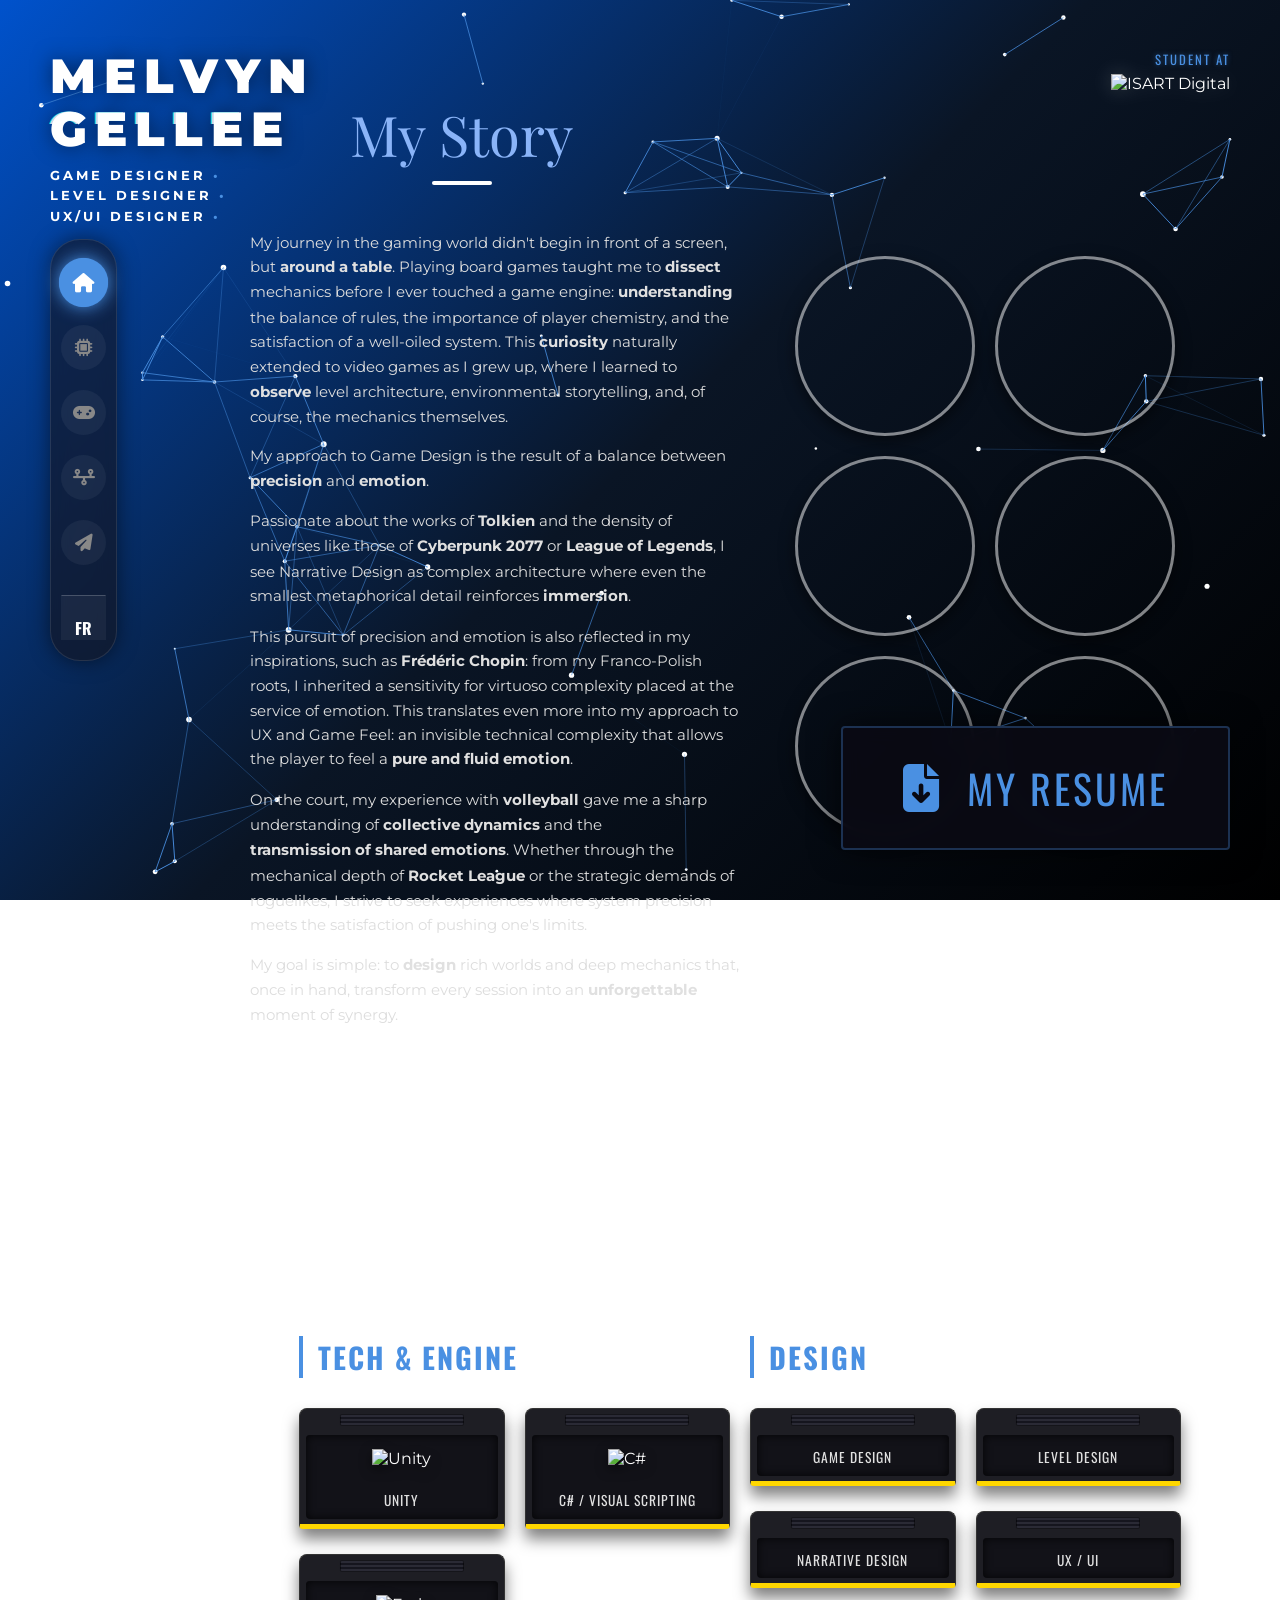
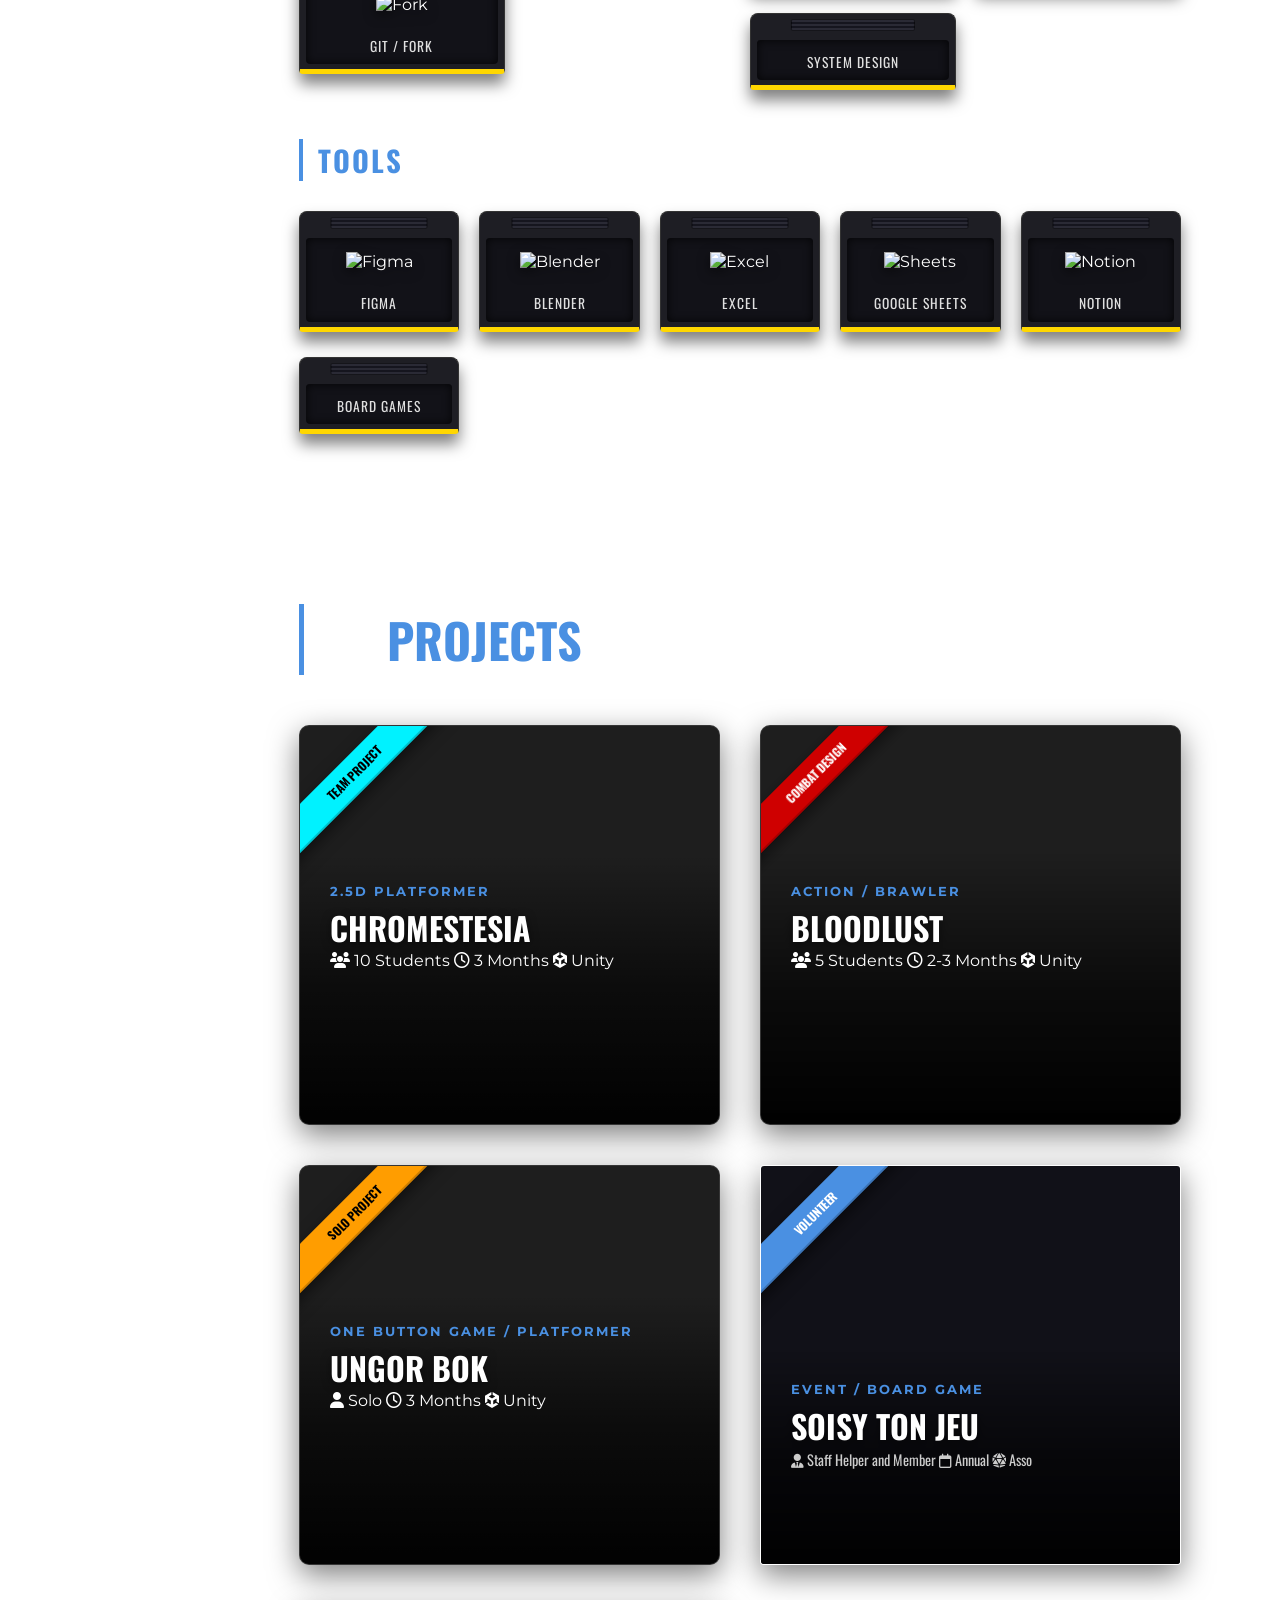
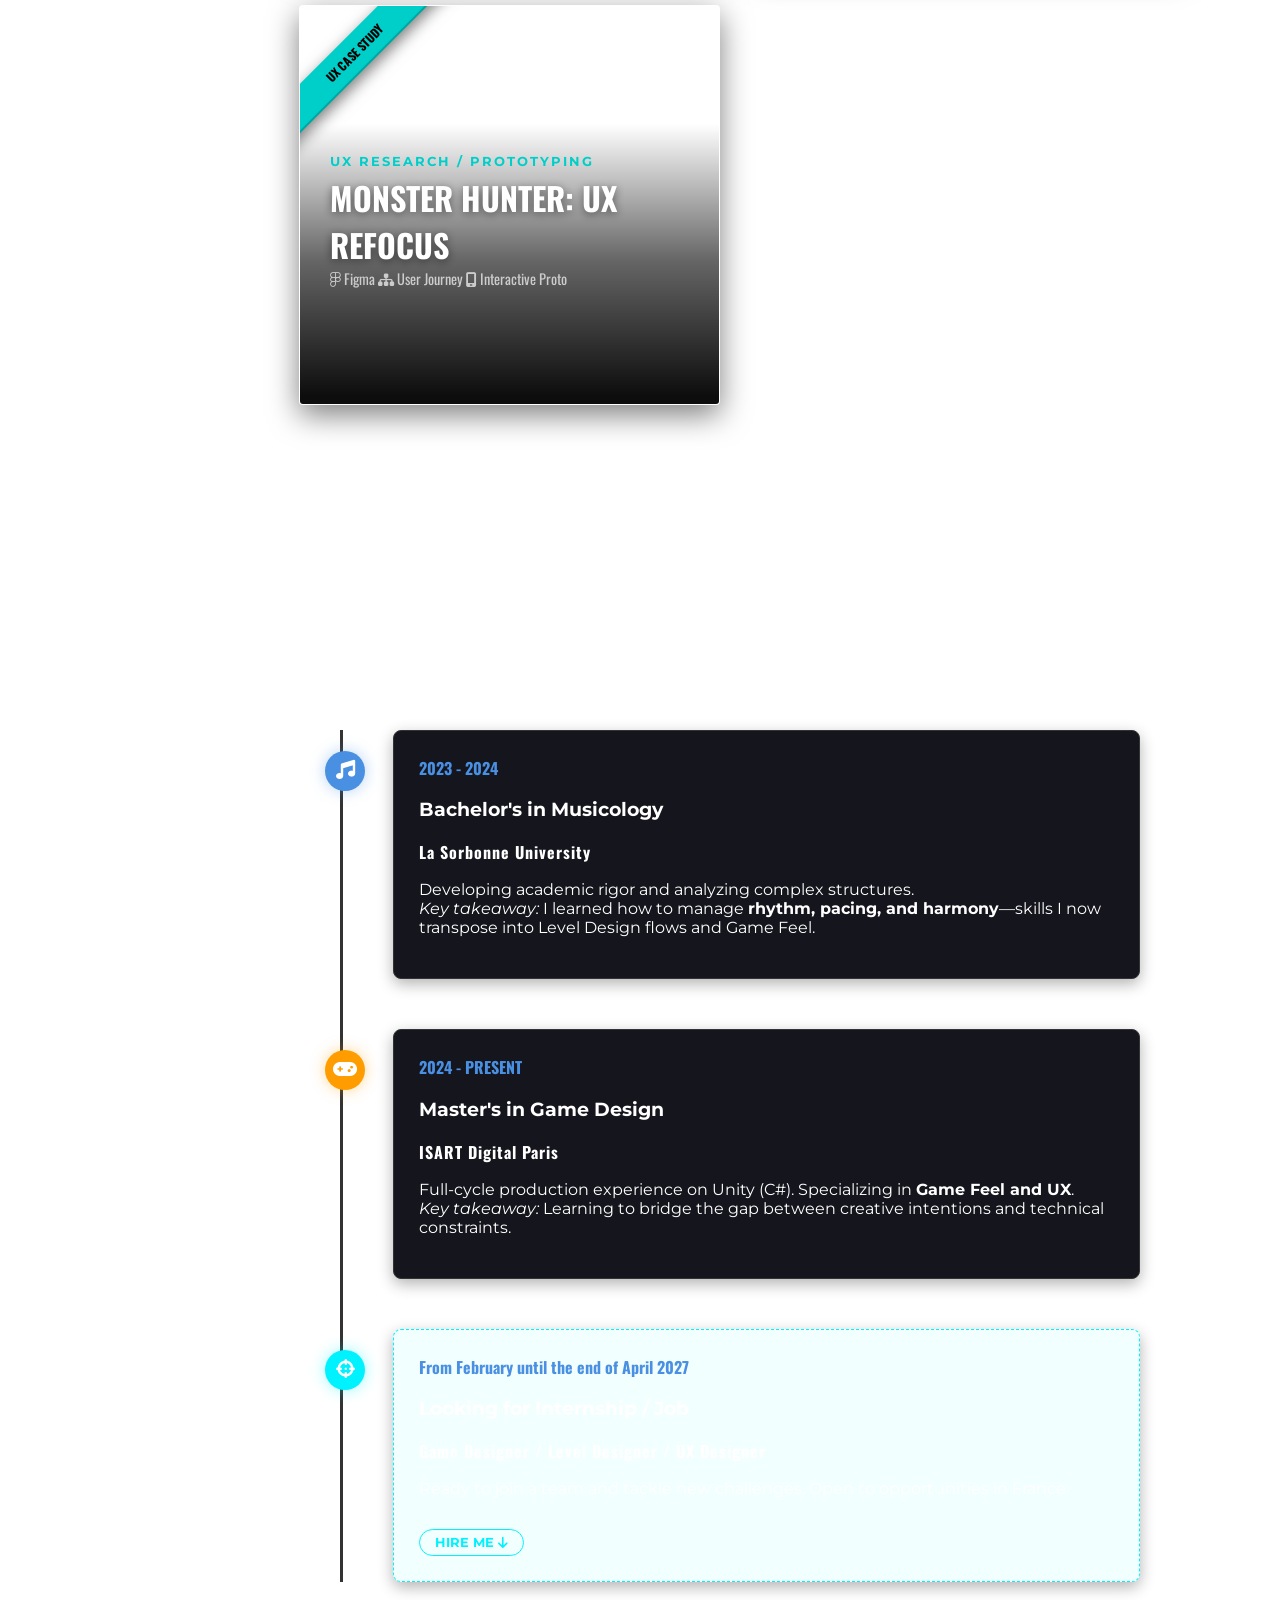
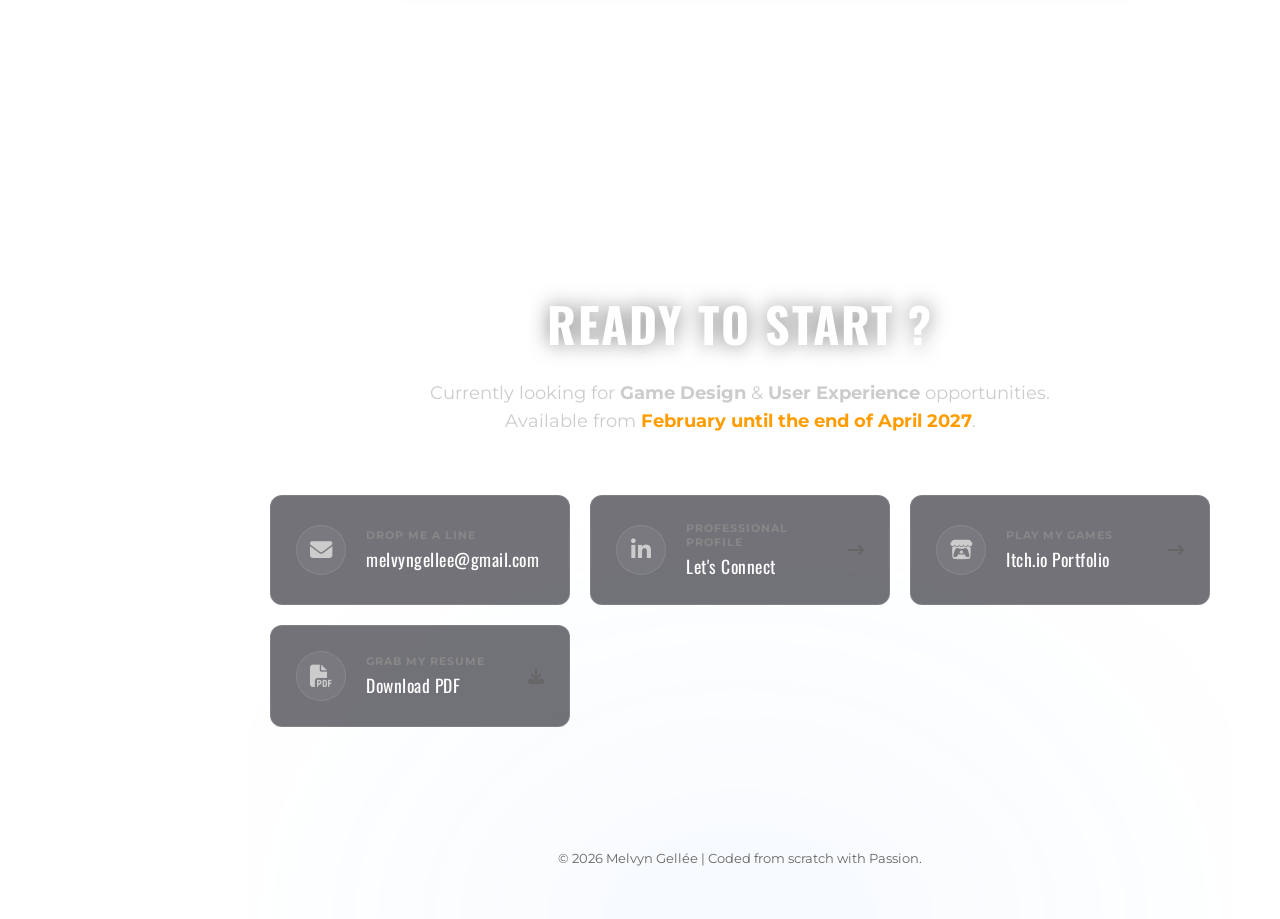
==== commit 2c81d7ed: "Update files Update files to add more details button" ====
--- a/index.html
+++ b/index.html
@@ -3,17 +3,17 @@
 <head>
     <meta charset="UTF-8">
     <meta name="viewport" content="width=device-width, initial-scale=1.0">
-    
+
     <title>Melvyn Gellée | Game & Level Designer Portfolio</title>
     <meta name="description" content="Portfolio of Melvyn Gellée, Game Designer & Level Designer specialized in Game Feel, System Design and Unity. Discover my projects like Chromesthesia, Bloodlust and Ungor Bok.">
     <meta name="author" content="Melvyn Gellée">
     <meta name="keywords" content="Game Design, Level Design, Portfolio, Unity, C#, Melvyn Gellée, ISART Digital">
 
     <meta property="og:type" content="website">
-    <meta property="og:url" content="https://ton-site-portfolio.com/"> 
+    <meta property="og:url" content="https://ton-site-portfolio.com/">
     <meta property="og:title" content="Melvyn Gellée | Game Designer Portfolio">
     <meta property="og:description" content="Discover my projects focused on Game Feel, visceral combat design, and precise mechanics. Built with Passion & Unity.">
-    <meta property="og:image" content="assets/portfolio_preview.jpg"> 
+    <meta property="og:image" content="assets/portfolio_preview.jpg">
     <meta name="twitter:card" content="summary_large_image">
     <meta name="twitter:title" content="Melvyn Gellée | Game Designer">
     <meta name="twitter:description" content="Check out my Game Design portfolio.">
@@ -50,7 +50,7 @@
         <a href="#contact" class="hud-link" data-tooltip="Contact">
             <i class="fa-solid fa-paper-plane"></i>
         </a>
-<a href="index_fr.html" class="hud-link" data-tooltip="Français" style="border-top: 1px solid rgba(255,255,255,0.2); padding-top: 20px; margin-top: 10px; border-radius: 0;">
+        <a href="index_fr.html" class="hud-link" data-tooltip="Français" style="border-top: 1px solid rgba(255,255,255,0.2); padding-top: 20px; margin-top: 10px; border-radius: 0;">
             <span style="font-family: 'Oswald', sans-serif; font-weight: bold; font-size: 1rem; color: #fff;">FR</span>
         </a>
     </nav>
@@ -81,16 +81,16 @@
                     <p>On the court, my experience with <strong class="shootable" data-target="c3">volleyball</strong> gave me a sharp understanding of <strong>collective dynamics</strong> and the <strong>transmission of shared emotions</strong>. Whether through the mechanical depth of <strong class="shootable" data-target="c1">Rocket League</strong> or the strategic demands of roguelikes, I strive to seek experiences where system precision meets the satisfaction of pushing one's limits.</p>
                     <p>My goal is simple: to <strong>design</strong> rich worlds and deep mechanics that, once in hand, transform every session into an <strong>unforgettable</strong> moment of synergy.</p>
                 </div>
-                
+
                 <button id="bio-toggle-btn" class="btn-read-more">
                     READ MORE <i class="fa-solid fa-chevron-down"></i>
                 </button>
             </div>
-            
+
             <div class="bio-images">
-                <div class="circle c1" data-title="Rocket League : Precision and Complexity"></div> 
+                <div class="circle c1" data-title="Rocket League : Precision and Complexity"></div>
                 <div class="circle c2" data-title=" J.R.R Tolkien : Narrative Architecture"></div>
-                <div class="circle c3" data-title="Volley-Ball : Team Spirit" ></div>
+                <div class="circle c3" data-title="Volley-Ball : Team Spirit"></div>
                 <div class="circle c4" data-title="F. Chopin : Emotional and Artistic Sensitivity"></div>
                 <div class="circle c5" data-title="League of Legends : Diversity"></div>
                 <div class="circle c6" data-title=" My father's board game association : Where it all began"></div>
@@ -109,7 +109,7 @@
                     <div class="skill-grid">
                         <div class="skill-card">
                             <img src="assets/unity.png" alt="Unity" class="skill-icon">
-                            <span>Unity</span> 
+                            <span>Unity</span>
                         </div>
                         <div class="skill-card">
                             <img src="assets/csharp.png" alt="C#" class="skill-icon">
@@ -167,8 +167,8 @@
 
         <section id="projets" class="projects-section">
             <h2 class="section-title">02 <span class="highlight">PROJECTS</span></h2>
-            
-<div class="projects-grid">
+
+            <div class="projects-grid">
 
                 <div class="project-card video-trigger" data-video="assets/chrome_trailer.mp4">
                     <div class="wip-ribbon" style="background: #00f2ff; color: #000;">TEAM PROJECT</div>
@@ -176,7 +176,7 @@
                     <video class="project-video-bg" loop muted preload="none" playsinline>
                         <source src="assets/chrome_trailer.mp4" type="video/mp4">
                     </video>
-                    
+
                     <div class="project-content">
                         <span class="project-type"> 2.5D PLATFORMER</span>
                         <h3>CHROMESTESIA</h3>
@@ -201,7 +201,7 @@
                                 </button>
                             </div>
                         </div>
-                    </div> 
+                    </div>
                 </div>
 
                 <div class="project-card video-trigger" data-video="assets/bloodlust_trailer.mp4">
@@ -327,7 +327,7 @@
                 <span class="big-number">03</span>
                 <h2>MY BACKGROUND</h2>
             </div>
-            
+
             <div class="timeline">
                 <div class="timeline-progress-bar" id="xp-bar"></div>
                 <div class="timeline-block">
@@ -338,7 +338,7 @@
                     <h3>Bachelor's in Musicology</h3>
                     <span class="institution">La Sorbonne University</span>
                     <p>
-                        Developing academic rigor and analyzing complex structures. 
+                        Developing academic rigor and analyzing complex structures.
                         <br><em>Key takeaway:</em> I learned how to manage <strong>rhythm, pacing, and harmony</strong>—skills I now transpose into Level Design flows and Game Feel.
                     </p>
                 </div>
@@ -445,13 +445,15 @@
         <div class="text-cv">MY RESUME</div>
     </a>
 
+    <!-- L'AJOUT DU BOUTON EST ICI -->
     <div id="video-modal" class="modal-overlay" style="z-index: 30000 !important;">
         <div class="modal-content">
-            <span class="close-modal">&times;</span> 
+            <span class="close-modal">&times;</span>
             <video controls id="full-screen-video">
                 <source src="" type="video/mp4">
                 Votre navigateur ne supporte pas la vidéo.
             </video>
+            <button id="modal-more-details-btn" class="modal-more-details">MORE DETAILS <i class="fa-solid fa-arrow-right"></i></button>
         </div>
     </div>
 
@@ -742,14 +744,14 @@
     <div id="modal-mh" class="project-modal">
         <div class="modal-container">
             <span class="close-details">&times;</span>
-            
+
             <div class="modal-header">
                 <h2>MONSTER HUNTER: UX REFOCUS</h2>
                 <span class="modal-subtitle">SOLVING COGNITIVE OVERLOAD IN COMPLEX INTERFACES</span>
             </div>
 
             <div class="modal-scroll-content">
-                
+
                 <div class="modal-intro-header">
                     <p class="story-text" style="text-align: center; font-size: 1.2rem; color: #fff;">
                         <em>"How do you organize massive amounts of data without overwhelming the user?"</em>
@@ -759,7 +761,7 @@
                         <span><i class="fa-solid fa-magnifying-glass-chart"></i> UX Research</span>
                         <span><i class="fa-solid fa-mobile-screen"></i> Interactive Prototyping</span>
                     </div>
-                    
+
                     <div style="text-align: center; margin-top: 25px;">
                         <a href="https://www.figma.com/board/p2ecsPdw0Nsvcc8RyfKGwx/PES?node-id=0-1&t=nz2nZEmIFNTCWgEf-1" target="_blank" class="dl-btn mh-quest-btn">
                             <i class="fa-brands fa-figma"></i> SEE FULL UX RESEARCH BOARD
@@ -768,9 +770,9 @@
                 </div>
 
                 <div class="modal-split-layout">
-                    
+
                     <div class="story-column">
-                        
+
                         <h3 class="story-chapter-title" style="margin-top: 0;">01. The Context & The Friction</h3>
                         <div class="story-text">
                             <p>Monster Hunter World is a masterpiece of action, but its User Interface is notoriously dense. Players are bombarded with complex navigation trees, nested menus, and a high cognitive load just to perform basic tasks.</p>
@@ -802,14 +804,14 @@
 
                     <div class="visual-column">
                         <div class="sticky-video-container" style="max-height: 75vh; overflow-y: auto;">
-                            
+
                             <img src="assets/mh_figma_macro.jpg" alt="Figma Macro Workspace" style="width: 100%; display: block; margin-bottom: 15px; border-radius: 4px;">
                             <img src="assets/mh_hta.jpg" alt="HTA and Cognitive Load Analysis" style="width: 100%; display: block; margin-bottom: 15px; border-radius: 4px;">
                             <img src="assets/mh_wireframes.jpg" alt="Wireframing and Final Prototype" style="width: 100%; display: block; margin-bottom: 15px; border-radius: 4px;">
 
                             <div class="video-trigger" data-video="assets/mh_prototype_demo.mp4" onmouseover="this.style.transform='scale(1.02)'" onmouseout="this.style.transform='scale(1)'" style="position: relative; cursor: pointer; border-radius: 4px; overflow: hidden; border: 1px solid var(--mh-gold, #c0a062); transition: transform 0.3s ease;">
                                 <img src="assets/mh_wireframes.jpg" alt="Click to play prototype" style="width: 100%; display: block; filter: brightness(0.4);">
-                                
+
                                 <div style="position: absolute; top: 50%; left: 50%; transform: translate(-50%, -50%); text-align: center; width: 100%;">
                                     <i class="fa-solid fa-circle-play" style="font-size: 3rem; color: #eacda3; margin-bottom: 10px; text-shadow: 0 0 15px rgba(0,0,0,0.8);"></i>
                                     <p style="color: #fff; font-family: 'Oswald', sans-serif; letter-spacing: 2px; margin: 0; font-size: 1.1rem; text-shadow: 0 0 10px rgba(0,0,0,0.8);">SHOW PROTOTYPE IN ACTION</p>
@@ -863,7 +865,7 @@
                 <a href="assets/CV_Melvyn_GelleeV2.pdf" target="_blank" class="cv-btn-option">
                     <i class="fa-solid fa-flag"></i> FRANÇAIS
                 </a>
-                
+
                 <a href="assets/CV_MelvynGellee_EN.pdf" target="_blank" class="cv-btn-option">
                     <i class="fa-solid fa-earth-americas"></i> ENGLISH
                 </a>
@@ -874,28 +876,28 @@
     <script src="app.js"></script>
 
     <script type="application/ld+json">
-    {
-      "@context": "http://schema.org",
-      "@type": "Person",
-      "name": "Melvyn Gellée",
-      "jobTitle": "Game Designer & Level Designer",
-      "url": "https://ton-site-portfolio.com",
-      "sameAs": [
-        "https://www.linkedin.com/in/melvyn-gellée-7b75701bb/",
-        "https://melvyng.itch.io"
-      ],
-      "alumniOf": [
         {
-          "@type": "CollegeOrUniversity",
-          "name": "ISART Digital"
-        },
-        {
-          "@type": "CollegeOrUniversity",
-          "name": "Sorbonne Université"
+          "@context": "http://schema.org",
+          "@type": "Person",
+          "name": "Melvyn Gellée",
+          "jobTitle": "Game Designer & Level Designer",
+          "url": "https://ton-site-portfolio.com",
+          "sameAs": [
+            "https://www.linkedin.com/in/melvyn-gellée-7b75701bb/",
+            "https://melvyng.itch.io"
+          ],
+          "alumniOf": [
+            {
+              "@type": "CollegeOrUniversity",
+              "name": "ISART Digital"
+            },
+            {
+              "@type": "CollegeOrUniversity",
+              "name": "Sorbonne Université"
+            }
+          ],
+          "knowsAbout": ["Game Design", "Level Design", "Unity", "C#", "Sound Design", "Game Feel"]
         }
-      ],
-      "knowsAbout": ["Game Design", "Level Design", "Unity", "C#", "Sound Design", "Game Feel"]
-    }
     </script>
 </body>
 </html>
--- a/style.css
+++ b/style.css
@@ -1255,4 +1255,43 @@
     cursor: pointer;
     transition: 0.3s;
 }
-.close-cv-modal:hover { color: white; }+.close-cv-modal:hover { color: white; }
+/* =========================================
+   BOUTON "MORE DETAILS" DANS LA MODALE VIDÉO
+   ========================================= */
+.modal-more-details {
+    position: absolute;
+    bottom: 25px;
+    right: 25px;
+    padding: 12px 25px;
+    background: rgba(10, 15, 25, 0.85);
+    border: 1px solid var(--accent-blue);
+    color: var(--accent-blue);
+    font-family: var(--font-head);
+    font-size: 1.1rem;
+    letter-spacing: 2px;
+    cursor: pointer;
+    transition: all 0.3s cubic-bezier(0.175, 0.885, 0.32, 1.275);
+    display: flex;
+    align-items: center;
+    gap: 12px;
+    backdrop-filter: blur(5px);
+    border-radius: 4px;
+    z-index: 1000;
+}
+
+    .modal-more-details:hover {
+        background: var(--accent-blue);
+        color: #fff;
+        transform: scale(1.05);
+        box-shadow: 0 0 20px rgba(74, 144, 226, 0.5);
+    }
+
+@media (max-width: 900px) {
+    .modal-more-details {
+        bottom: 15px;
+        right: 15px;
+        padding: 10px 20px;
+        font-size: 0.9rem;
+    }
+}
